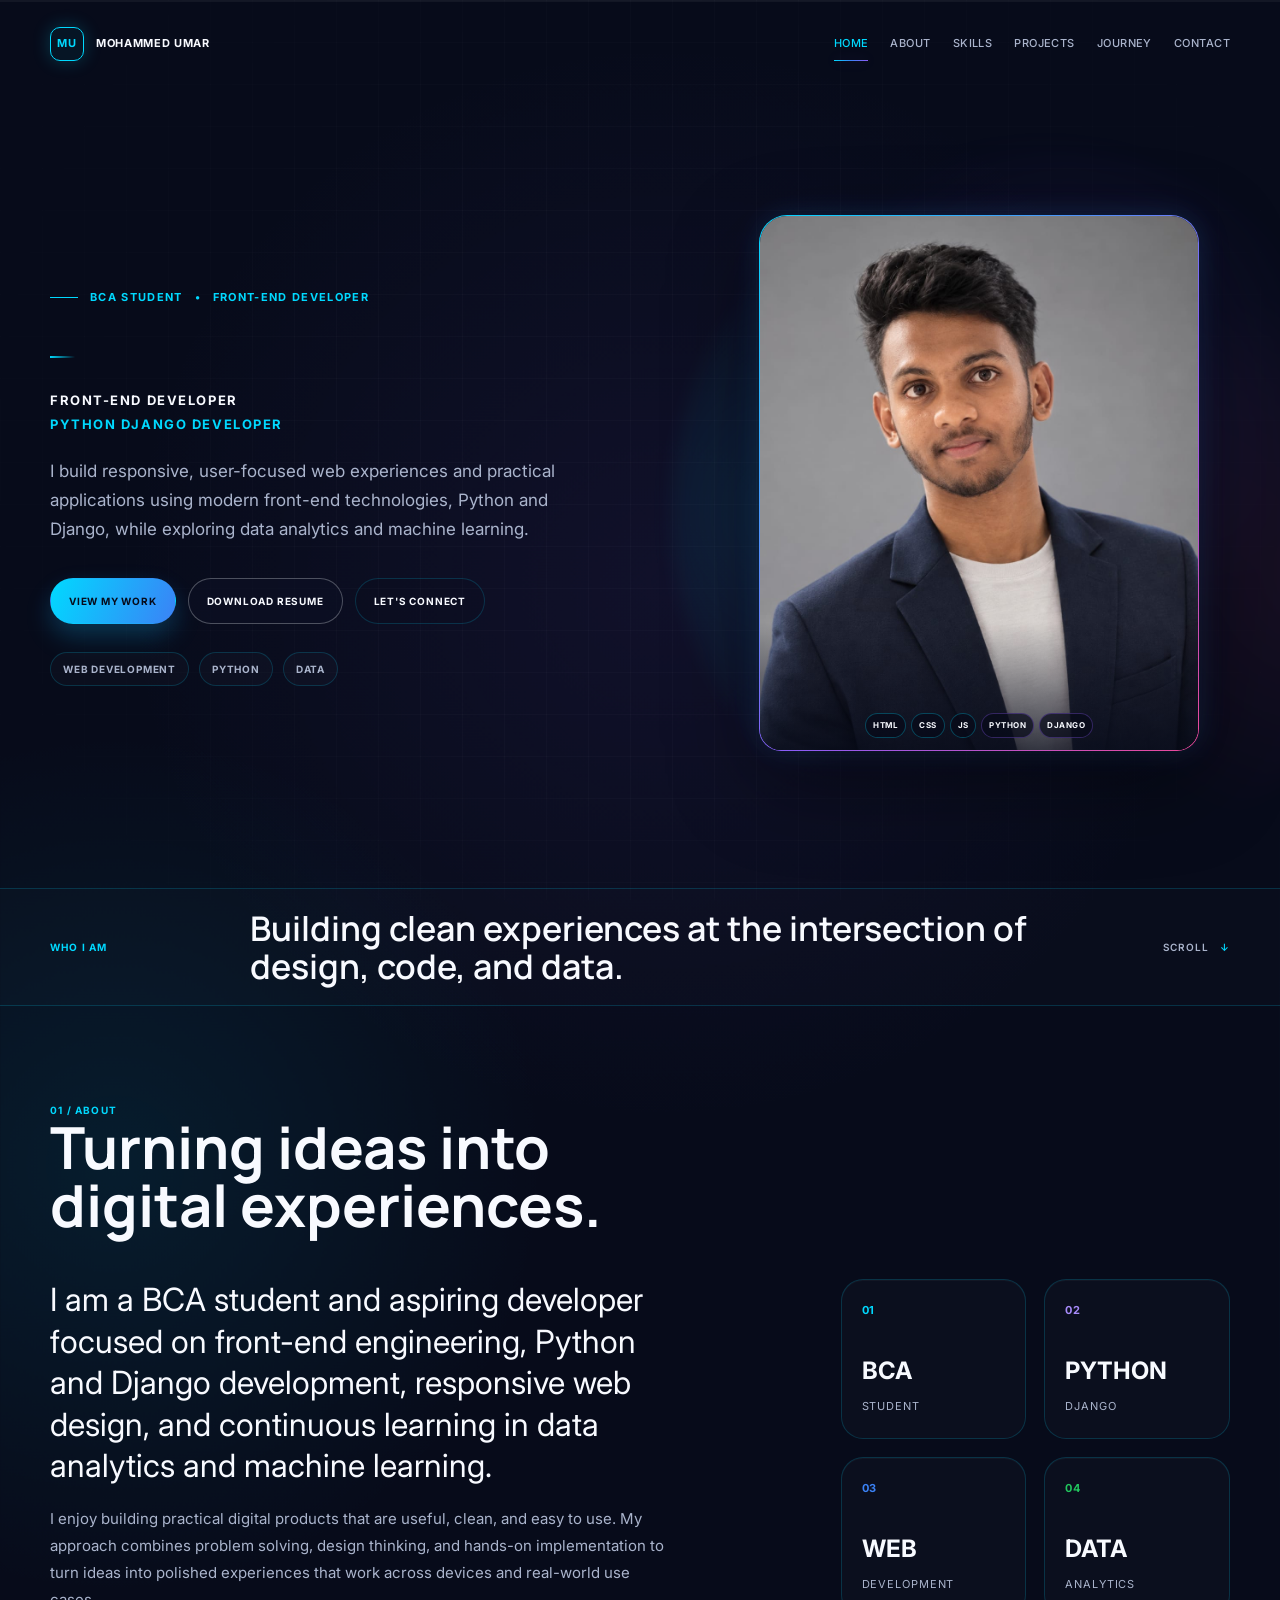
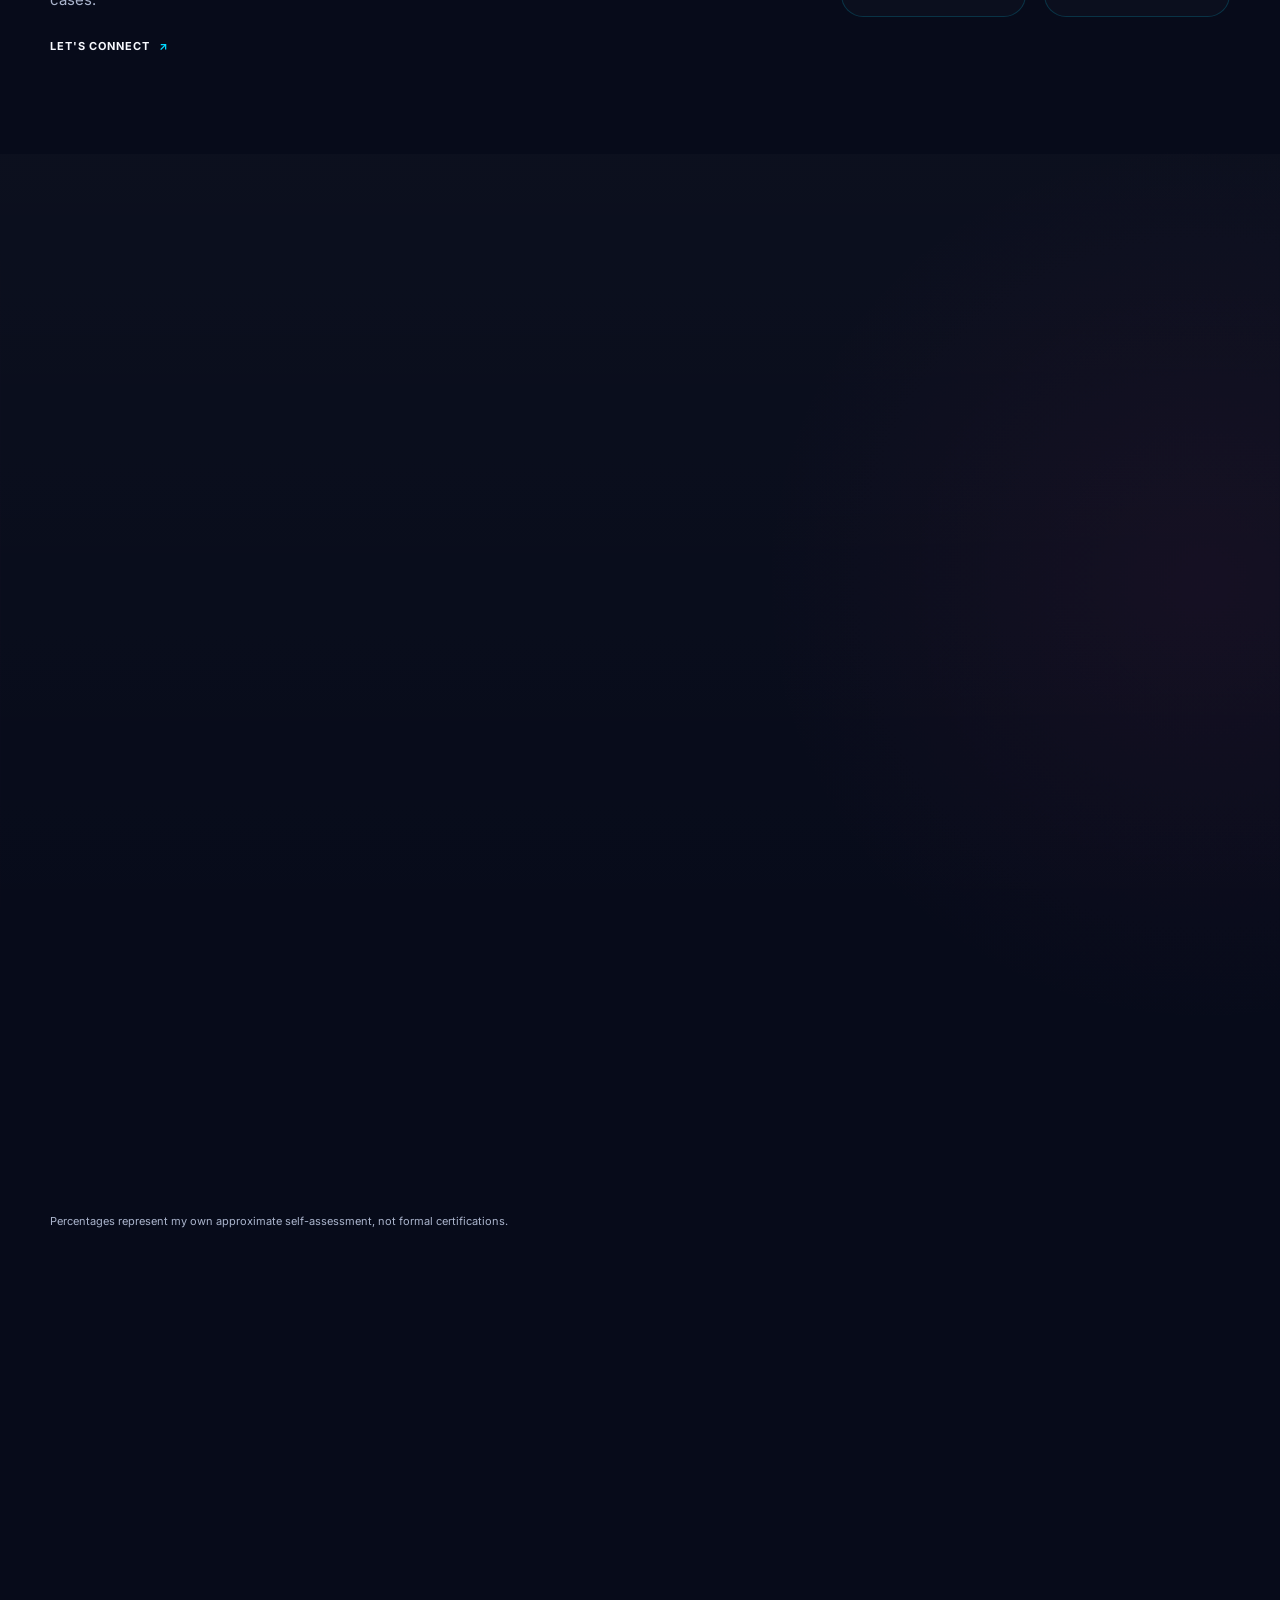
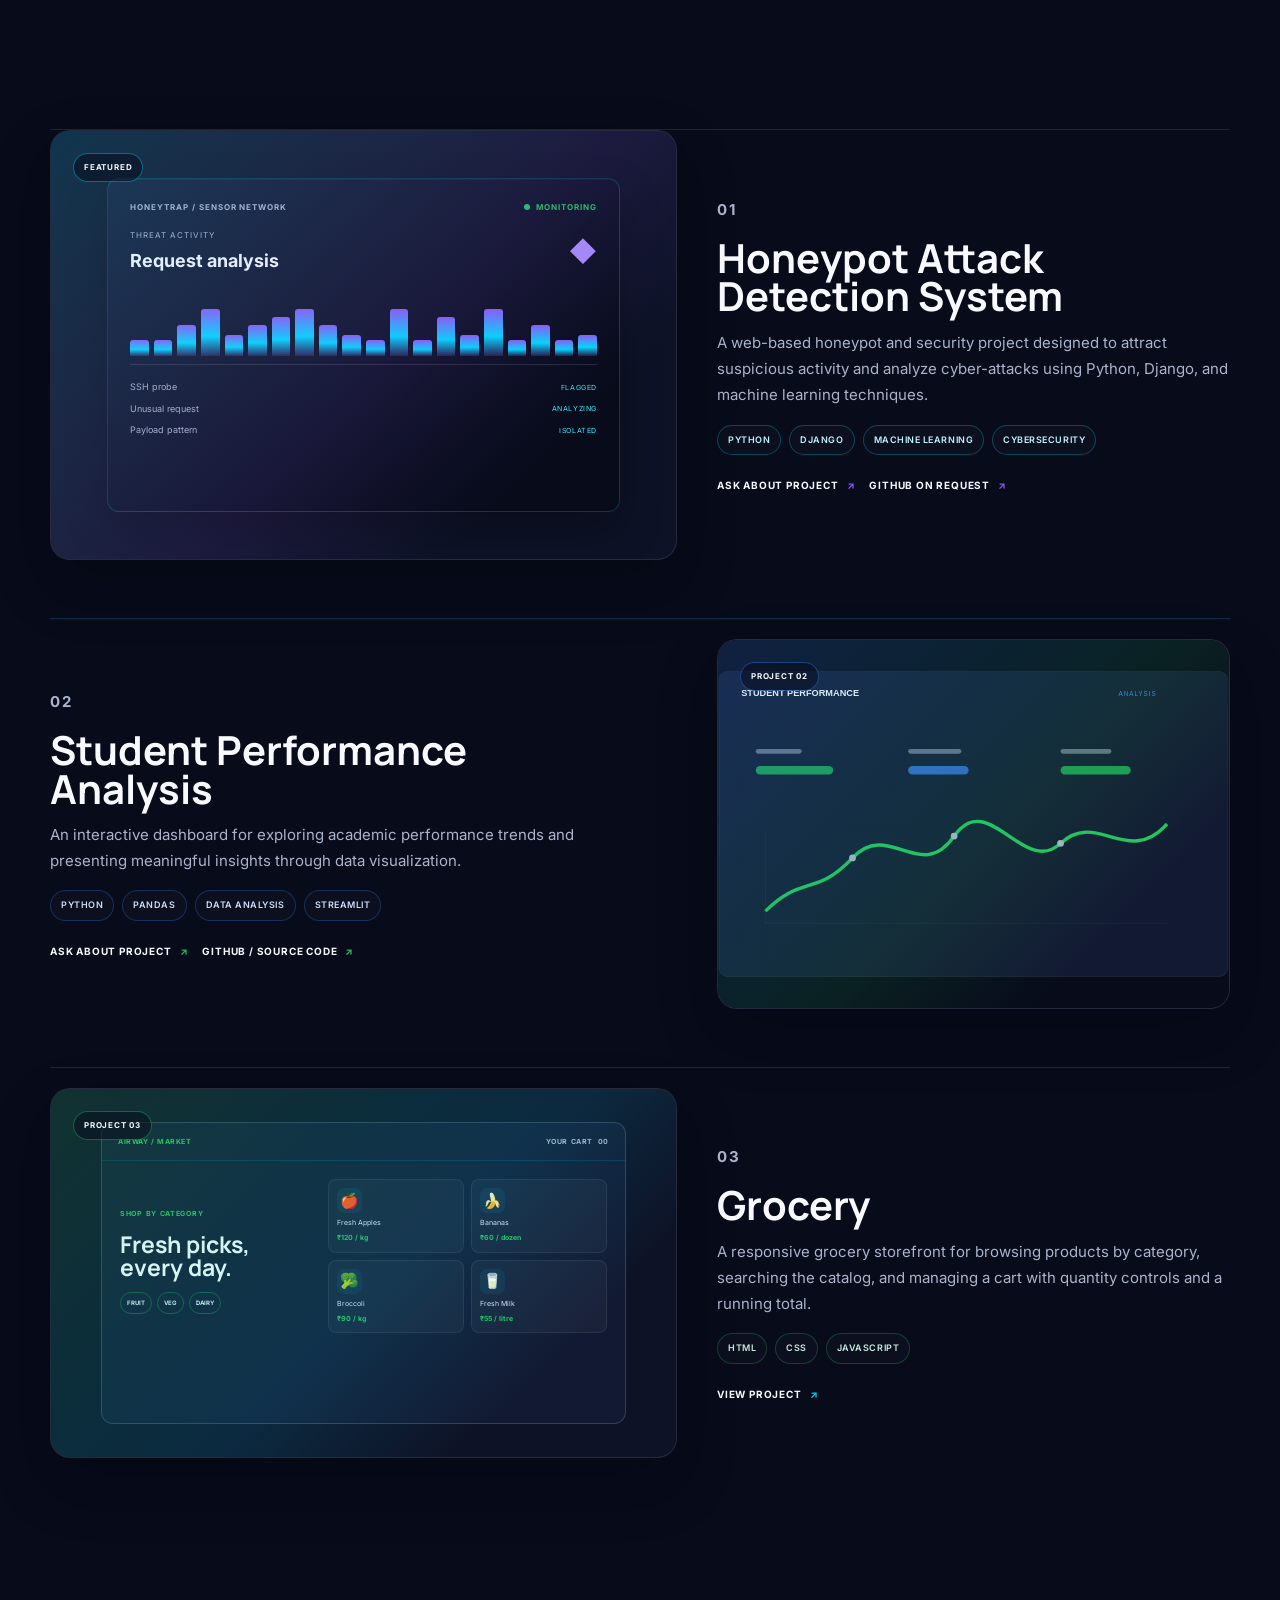
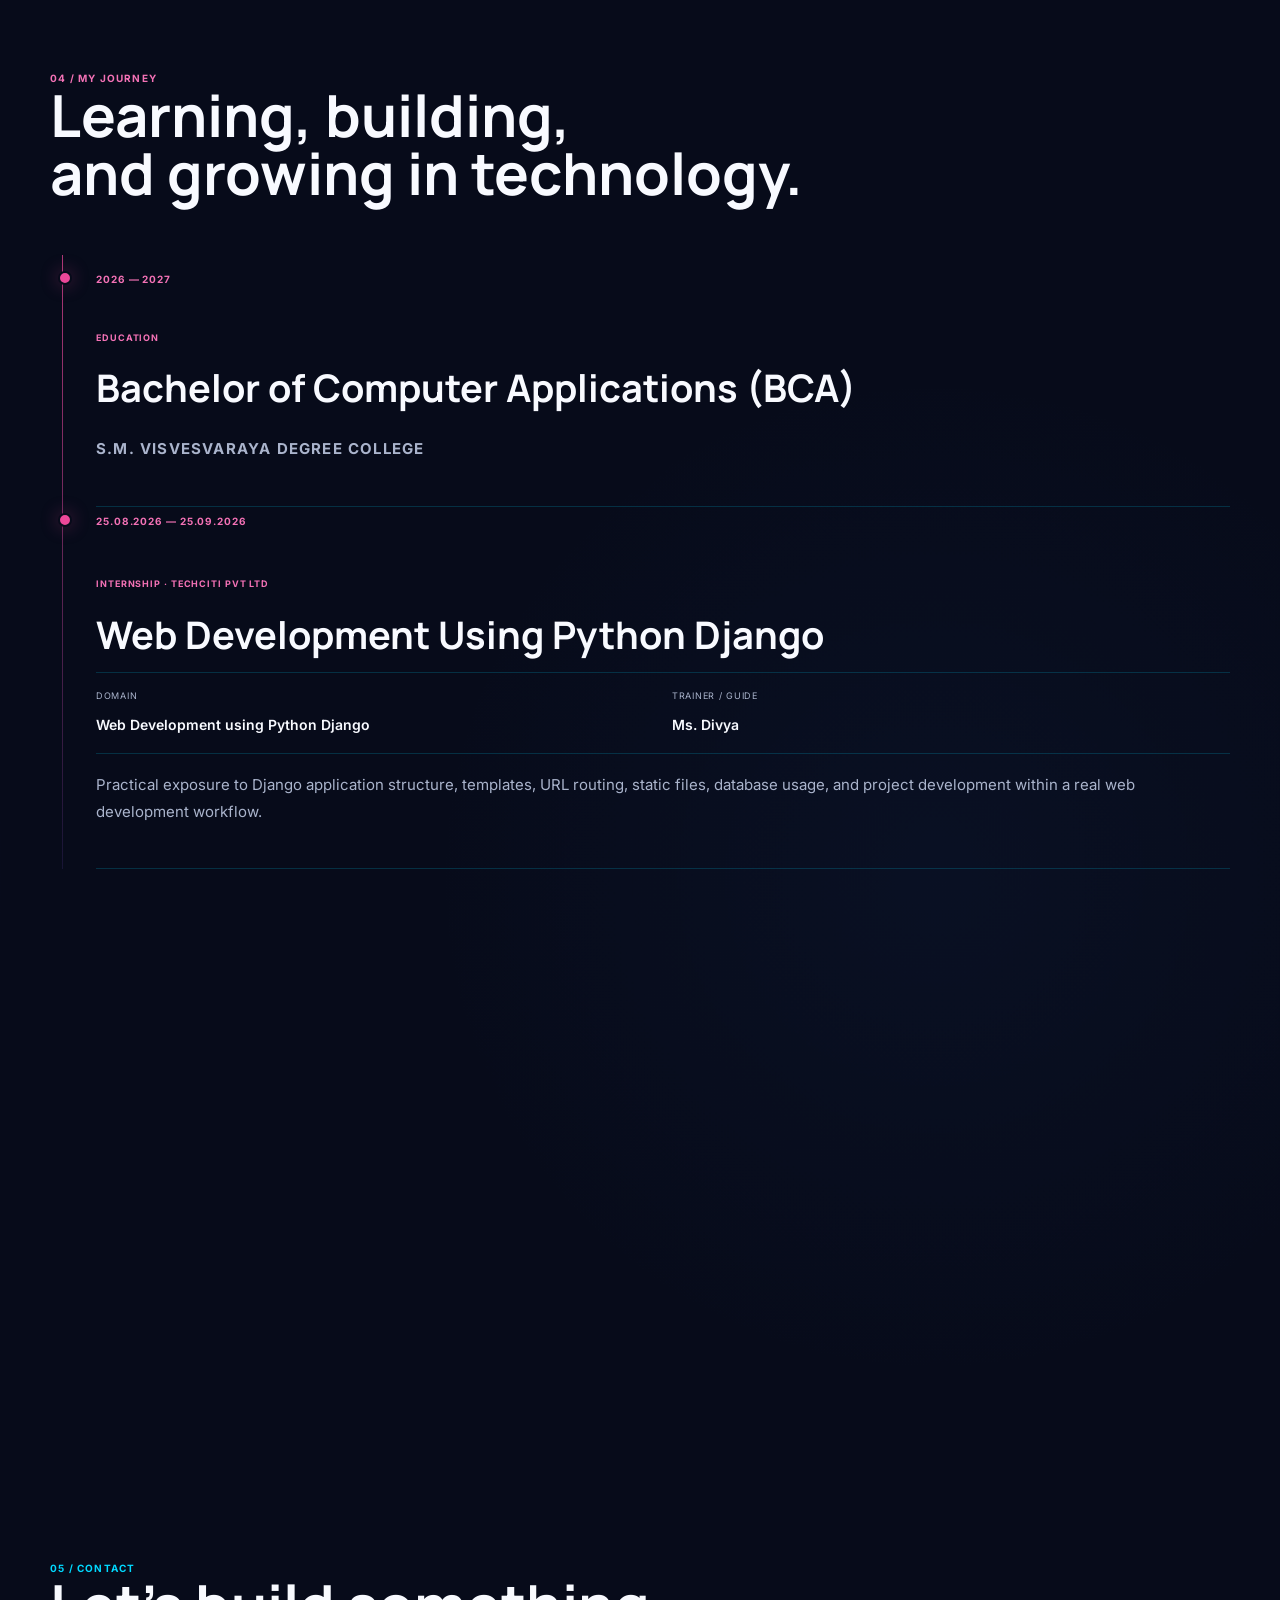
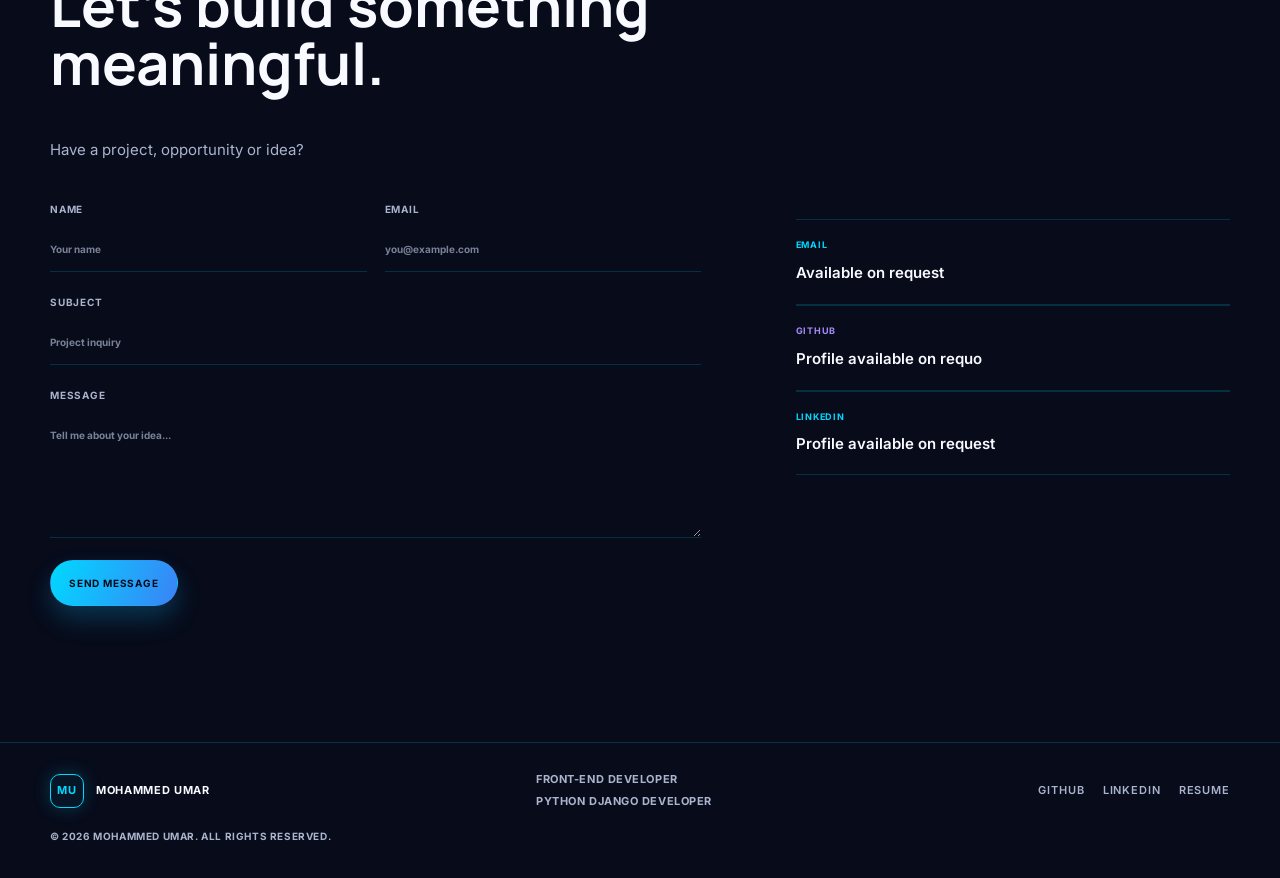
==== index.html @ 0e397740 "Initial portfolio upload" ====
﻿<!DOCTYPE html>
<html lang="en">
  <head>
    <meta charset="UTF-8" />
    <meta name="viewport" content="width=device-width, initial-scale=1.0" />
    <meta
      name="description"
      content="Mohammed Umar is a BCA student and Front-End Developer focused on Python Django, responsive web design, data analytics, and machine learning."
    />
    <meta name="author" content="Mohammed Umar" />
    <meta property="og:title" content="Mohammed Umar | Front-End & Python Django Developer" />
    <meta
      property="og:description"
      content="Portfolio of Mohammed Umar featuring web development, Django applications, data analytics, and machine learning projects."
    />
    <meta property="og:type" content="website" />
    <meta property="og:image" content="assets/og-preview.svg" />
    <title>Mohammed Umar | Front-End & Python Django Developer</title>
    <link rel="icon" type="image/svg+xml" href="assets/favicon.svg" />
    <link rel="preconnect" href="https://fonts.googleapis.com" />
    <link rel="preconnect" href="https://fonts.gstatic.com" crossorigin />
    <link
      href="https://fonts.googleapis.com/css2?family=Inter:wght@400;500;600;700;800&family=Manrope:wght@600;700;800&display=swap"
      rel="stylesheet"
    />
    <link rel="stylesheet" href="styles.css" />
    <script src="script.js" defer></script>
  </head>
  <body>
    <div class="scroll-progress" aria-hidden="true"><span></span></div>

    <header class="site-header">
      <div class="container nav-shell">
        <a class="brand" href="#home" aria-label="Mohammed Umar home">
          <span class="brand-mark">MU</span>
          <span class="brand-name">MOHAMMED UMAR</span>
        </a>

        <button
          class="menu-toggle"
          type="button"
          aria-expanded="false"
          aria-controls="site-nav"
          aria-label="Toggle navigation menu"
        >
          <span></span>
          <span></span>
          <span></span>
        </button>

        <nav class="site-nav" id="site-nav" aria-label="Primary navigation">
          <a class="nav-link is-active" href="#home">Home</a>
          <a class="nav-link" href="#about">About</a>
          <a class="nav-link" href="#skills">Skills</a>
          <a class="nav-link" href="#projects">Projects</a>
          <a class="nav-link" href="#journey">Journey</a>
          <a class="nav-link" href="#contact">Contact</a>
        </nav>
      </div>
    </header>

    <main>
      <section class="hero container" id="home" aria-labelledby="hero-title">
        <div class="hero-copy reveal">
          <p class="eyebrow"><span class="eyebrow-line"></span> BCA Student <span aria-hidden="true">•</span> Front-End Developer</p>
<h1 id="hero-title" class="text-reveal">
  <span id="name-line-1"></span>
  <span id="name-line-2"></span>
</h1>

          <p class="hero-role">
            FRONT-END DEVELOPER<br />
            <span>PYTHON DJANGO DEVELOPER</span>
          </p>

          <p class="hero-lede">
            I build responsive, user-focused web experiences and practical applications using modern
            front-end technologies, Python and Django, while exploring data analytics and machine learning.
          </p>

          <div class="hero-actions">
            <a class="button button-primary" href="#projects">View My Work</a>
            <a class="button button-secondary" href="assets/Mohammed-Umar-Resume.pdf" target="_blank" rel="noopener">Download Resume</a>
            <a class="button button-ghost" href="#contact">Let's Connect</a>
          </div>

          <div class="hero-badges" aria-label="Core focus areas">
            <span>WEB DEVELOPMENT</span>
            <span>PYTHON</span>
            <span>DATA</span>
          </div>
        </div>

        <div class="hero-visual reveal reveal-delay" aria-label="Profile image">
          <div class="hero-glow"></div>
          <div class="photo-card">
            <div class="portrait-frame">
              <img src="assets/Umar.jpg" alt="Mohammed Umar portrait" />
              <div class="photo-stack" aria-label="Technologies: HTML, CSS, JavaScript, Python, Django">
                <span>HTML</span>
                <span>CSS</span>
                <span>JS</span>
                <span>PYTHON</span>
                <span>DJANGO</span>
              </div>
            </div>
          </div>
        </div>
      </section>

      <section class="intro-band" aria-label="Summary highlights">
        <div class="container intro-grid">
          <p class="section-kicker">WHO I AM</p>
          <p class="intro-statement">Building clean experiences at the intersection of design, code, and data.</p>
          <div class="scroll-cue">Scroll <span>↓</span></div>
        </div>
      </section>

      <section class="about section container" id="about" aria-labelledby="about-title">
        <div class="section-heading reveal">
          <p class="section-kicker">01 / ABOUT</p>
          <h2 id="about-title">Turning ideas into<br />digital experiences.</h2>
        </div>

        <div class="about-grid">
          <div class="about-copy reveal">
            <p class="lead">
              I am a BCA student and aspiring developer focused on front-end engineering, Python and
              Django development, responsive web design, and continuous learning in data analytics and machine learning.
            </p>
            <p>
              I enjoy building practical digital products that are useful, clean, and easy to use. My
              approach combines problem solving, design thinking, and hands-on implementation to turn ideas into polished experiences that work across devices and real-world use cases.
            </p>
            <a class="inline-link" href="#contact">Let's connect <span>↗</span></a>
          </div>

          <div class="about-pills reveal reveal-delay" aria-label="Core focus areas">
            <article class="pill">
              <span>01</span>
              <strong>BCA</strong>
              <small>Student</small>
            </article>
            <article class="pill">
              <span>02</span>
              <strong>PYTHON</strong>
              <small>Django</small>
            </article>
            <article class="pill">
              <span>03</span>
              <strong>WEB</strong>
              <small>Development</small>
            </article>
            <article class="pill">
              <span>04</span>
              <strong>DATA</strong>
              <small>Analytics</small>
            </article>
          </div>
        </div>
      </section>

      <section class="skills section" id="skills" aria-labelledby="skills-title">
        <div class="container">
          <div class="section-heading reveal">
            <p class="section-kicker">02 / EXPERTISE</p>
            <h2 id="skills-title">Tools I use to<br />build and analyze.</h2>
          </div>

          <p class="skills-subtitle reveal">Self-assessed proficiency across the tools I use to build, analyze, and experiment.</p>

          <div class="skills-grid">
            <article class="skill-card reveal">
              <div class="skill-head">
                <span>01</span>
                <h3>Front-End</h3>
              </div>
              <ul class="skill-list">
                <li class="skill-item"><div class="skill-label"><span>HTML</span><span class="skill-value">90%</span></div><div class="skill-track"><span class="skill-fill" style="--skill-level: 90%" data-value="90" role="progressbar" aria-label="HTML self-assessment" aria-valuemin="0" aria-valuemax="100" aria-valuenow="90"></span></div></li>
                <li class="skill-item"><div class="skill-label"><span>CSS</span><span class="skill-value">85%</span></div><div class="skill-track"><span class="skill-fill" style="--skill-level: 85%" data-value="85" role="progressbar" aria-label="CSS self-assessment" aria-valuemin="0" aria-valuemax="100" aria-valuenow="85"></span></div></li>
                <li class="skill-item"><div class="skill-label"><span>JavaScript</span><span class="skill-value">75%</span></div><div class="skill-track"><span class="skill-fill" style="--skill-level: 75%" data-value="75" role="progressbar" aria-label="JavaScript self-assessment" aria-valuemin="0" aria-valuemax="100" aria-valuenow="75"></span></div></li>
              </ul>
            </article>

            <article class="skill-card reveal reveal-delay">
              <div class="skill-head">
                <span>02</span>
                <h3>Back-End</h3>
              </div>
              <ul class="skill-list">
                <li class="skill-item"><div class="skill-label"><span>Python</span><span class="skill-value">85%</span></div><div class="skill-track"><span class="skill-fill" style="--skill-level: 85%" data-value="85" role="progressbar" aria-label="Python self-assessment" aria-valuemin="0" aria-valuemax="100" aria-valuenow="85"></span></div></li>
                <li class="skill-item"><div class="skill-label"><span>Django</span><span class="skill-value">80%</span></div><div class="skill-track"><span class="skill-fill" style="--skill-level: 80%" data-value="80" role="progressbar" aria-label="Django self-assessment" aria-valuemin="0" aria-valuemax="100" aria-valuenow="80"></span></div></li>
              </ul>
            </article>

            <article class="skill-card reveal">
              <div class="skill-head">
                <span>03</span>
                <h3>Programming</h3>
              </div>
              <ul class="skill-list">
                <li class="skill-item"><div class="skill-label"><span>C</span><span class="skill-value">70%</span></div><div class="skill-track"><span class="skill-fill" style="--skill-level: 70%" data-value="70" role="progressbar" aria-label="C self-assessment" aria-valuemin="0" aria-valuemax="100" aria-valuenow="70"></span></div></li>
                <li class="skill-item"><div class="skill-label"><span>C++</span><span class="skill-value">70%</span></div><div class="skill-track"><span class="skill-fill" style="--skill-level: 70%" data-value="70" role="progressbar" aria-label="C plus plus self-assessment" aria-valuemin="0" aria-valuemax="100" aria-valuenow="70"></span></div></li>
                <li class="skill-item"><div class="skill-label"><span>Java</span><span class="skill-value">65%</span></div><div class="skill-track"><span class="skill-fill" style="--skill-level: 65%" data-value="65" role="progressbar" aria-label="Java self-assessment" aria-valuemin="0" aria-valuemax="100" aria-valuenow="65"></span></div></li>
                <li class="skill-item"><div class="skill-label"><span>R Programming</span><span class="skill-value">65%</span></div><div class="skill-track"><span class="skill-fill" style="--skill-level: 65%" data-value="65" role="progressbar" aria-label="R Programming self-assessment" aria-valuemin="0" aria-valuemax="100" aria-valuenow="65"></span></div></li>
              </ul>
            </article>

            <article class="skill-card reveal reveal-delay">
              <div class="skill-head">
                <span>04</span>
                <h3>Data &amp; ML</h3>
              </div>
              <ul class="skill-list">
                <li class="skill-item"><div class="skill-label"><span>Pandas</span><span class="skill-value">75%</span></div><div class="skill-track"><span class="skill-fill" style="--skill-level: 75%" data-value="75" role="progressbar" aria-label="Pandas self-assessment" aria-valuemin="0" aria-valuemax="100" aria-valuenow="75"></span></div></li>
                <li class="skill-item"><div class="skill-label"><span>NumPy</span><span class="skill-value">70%</span></div><div class="skill-track"><span class="skill-fill" style="--skill-level: 70%" data-value="70" role="progressbar" aria-label="NumPy self-assessment" aria-valuemin="0" aria-valuemax="100" aria-valuenow="70"></span></div></li>
                <li class="skill-item"><div class="skill-label"><span>Matplotlib</span><span class="skill-value">70%</span></div><div class="skill-track"><span class="skill-fill" style="--skill-level: 70%" data-value="70" role="progressbar" aria-label="Matplotlib self-assessment" aria-valuemin="0" aria-valuemax="100" aria-valuenow="70"></span></div></li>
                <li class="skill-item"><div class="skill-label"><span>Streamlit</span><span class="skill-value">75%</span></div><div class="skill-track"><span class="skill-fill" style="--skill-level: 75%" data-value="75" role="progressbar" aria-label="Streamlit self-assessment" aria-valuemin="0" aria-valuemax="100" aria-valuenow="75"></span></div></li>
                <li class="skill-item"><div class="skill-label"><span>Machine Learning</span><span class="skill-value">65%</span></div><div class="skill-track"><span class="skill-fill" style="--skill-level: 65%" data-value="65" role="progressbar" aria-label="Machine Learning self-assessment" aria-valuemin="0" aria-valuemax="100" aria-valuenow="65"></span></div></li>
              </ul>
            </article>

            <article class="skill-card skill-card-wide reveal">
              <div class="skill-head">
                <span>05</span>
                <h3>Tools</h3>
              </div>
              <ul class="tool-list">
                <li>Git</li>
                <li>GitHub</li>
                <li>VS Code</li>
                <li>Anaconda</li>
                <li>Jupyter Notebook</li>
              </ul>
            </article>
          </div>
          <p class="skills-note">Percentages represent my own approximate self-assessment, not formal certifications.</p>
        </div>
      </section>

      <section class="projects section container" id="projects" aria-labelledby="projects-title">
        <div class="section-heading reveal">
          <p class="section-kicker">03 / SELECTED WORK</p>
          <h2 id="projects-title">Projects that showcase<br />my development journey.</h2>
        </div>

        <p class="projects-subtitle reveal">A selection of projects I've built while exploring web development, Django, data analytics and machine learning.</p>

        <div class="project-filters reveal" aria-label="Project filters">
          <button class="filter-button is-active" type="button" data-filter="all" aria-pressed="true">All</button>
          <button class="filter-button" type="button" data-filter="web" aria-pressed="false">Web</button>
          <button class="filter-button" type="button" data-filter="python" aria-pressed="false">Python</button>
          <button class="filter-button" type="button" data-filter="data" aria-pressed="false">Data</button>
          <button class="filter-button" type="button" data-filter="machine-learning" aria-pressed="false">Machine Learning</button>
        </div>

        <div class="project-list">
          <article class="project-card featured reveal" data-category="python machine-learning web">
            <div class="project-visual visual-honeypot" aria-label="Honeypot Attack Detection System visual mockup">
              <span class="project-tag">FEATURED</span>
              <div class="security-preview" role="img" aria-label="Illustrative honeypot threat monitoring dashboard">
                <div class="security-topline"><span>HONEYTRAP / SENSOR NETWORK</span><span class="live-indicator">MONITORING</span></div>
                <div class="security-title"><div><small>THREAT ACTIVITY</small><strong>Request analysis</strong></div><span class="shield-mark" aria-hidden="true">&#9670;</span></div>
                <div class="security-chart" aria-hidden="true"><i></i><i></i><i></i><i></i><i></i><i></i><i></i><i></i><i></i><i></i><i></i><i></i><i></i><i></i><i></i><i></i><i></i><i></i><i></i><i></i></div>
                <div class="security-rows"><span>SSH probe <i>FLAGGED</i></span><span>Unusual request <i>ANALYZING</i></span><span>Payload pattern <i>ISOLATED</i></span></div>
              </div>
              <a class="project-overlay" href="#contact">ASK ABOUT PROJECT <span aria-hidden="true">&#8599;</span></a>
            </div>

            <div class="project-copy">
              <p class="project-number">01</p>
              <h3>Honeypot Attack Detection System</h3>
              <p>
                A web-based honeypot and security project designed to attract suspicious activity and analyze cyber-attacks using Python, Django, and machine learning techniques.
              </p>
              <div class="chip-list">
                <span>Python</span>
                <span>Django</span>
                <span>Machine Learning</span>
                <span>Cybersecurity</span>
              </div>
              <div class="project-links">
                <a href="#contact">Ask about project <span>↗</span></a>
                <a href="#contact">GitHub on request <span>↗</span></a>
              </div>
            </div>
          </article>

          <article class="project-card reveal" data-category="data python">
            <div class="project-visual visual-student" aria-label="Student performance dashboard visual mockup">
              <span class="project-tag">PROJECT 02</span>
              <img src="assets/student-demo.svg" alt="Student performance analysis dashboard preview" />
              <a class="project-overlay" href="#contact">VIEW PROJECT <span aria-hidden="true">&#8599;</span></a>
            </div>

            <div class="project-copy">
              <p class="project-number">02</p>
              <h3>Student Performance Analysis</h3>
              <p>
                An interactive dashboard for exploring academic performance trends and presenting meaningful insights through data visualization.
              </p>
              <div class="chip-list">
                <span>Python</span>
                <span>Pandas</span>
                <span>Data Analysis</span>
                <span>Streamlit</span>
              </div>
              <div class="project-links">
                <a href="#contact">Ask about project <span>↗</span></a>
                <a href="https://github.com/Umar-Sam123/Student-Performance-Analysis" target="_blank" rel="noopener noreferrer">GitHub / Source Code <span>↗</span></a>
              </div>
            </div>
          </article>

          <article class="project-card reveal" data-category="web">
            <div class="project-visual visual-grocery" aria-label="Grocery storefront visual preview">
              <span class="project-tag">PROJECT 03</span>
              <div class="grocery-preview" role="img" aria-label="Illustrative grocery storefront with product categories and prices">
                <div class="grocery-preview-bar"><span class="grocery-preview-brand">AIRWAY / MARKET</span><span>YOUR CART&nbsp; 00</span></div>
                <div class="grocery-preview-body">
                  <div class="grocery-preview-copy">
                    <small>SHOP BY CATEGORY</small>
                    <strong>Fresh picks,<br />every day.</strong>
                    <div class="grocery-category-row"><span>FRUIT</span><span>VEG</span><span>DAIRY</span></div>
                  </div>
                  <div class="grocery-product-grid" aria-hidden="true">
                    <div class="grocery-mini-product"><span class="grocery-product-icon">&#127822;</span><small>Fresh Apples</small><b>₹120 / kg</b></div>
                    <div class="grocery-mini-product"><span class="grocery-product-icon">&#127820;</span><small>Bananas</small><b>₹60 / dozen</b></div>
                    <div class="grocery-mini-product"><span class="grocery-product-icon">&#129382;</span><small>Broccoli</small><b>₹90 / kg</b></div>
                    <div class="grocery-mini-product"><span class="grocery-product-icon">&#129371;</span><small>Fresh Milk</small><b>₹55 / litre</b></div>
                  </div>
                </div>
              </div>
              <a class="project-overlay" href="./GROCERY/index.html" target="_blank" rel="noopener">VIEW PROJECT <span aria-hidden="true">&#8599;</span></a>
            </div>

            <div class="project-copy">
              <p class="project-number">03</p>
              <h3>Grocery</h3>
              <p>
                A responsive grocery storefront for browsing products by category, searching the catalog, and managing a cart with quantity controls and a running total.
              </p>
              <div class="chip-list">
                <span>HTML</span>
                <span>CSS</span>
                <span>JavaScript</span>
              </div>
              <div class="project-links">
                <a href="./GROCERY/index.html" target="_blank" rel="noopener">View project <span>↗</span></a>
              </div>
            </div>
          </article>
        </div>
      </section>

      <section class="journey section" id="journey" aria-labelledby="journey-title">
        <div class="container">
          <div class="section-heading reveal">
            <p class="section-kicker">04 / MY JOURNEY</p>
            <h2 id="journey-title">Learning, building,<br />and growing in technology.</h2>
          </div>

          <div class="timeline reveal">
            <div class="timeline-line" aria-hidden="true"></div>
            <article class="timeline-item">
              <div class="timeline-date">2026 — 2027</div>
              <div class="timeline-content">
                <span class="timeline-label">Education</span>
                <h3>Bachelor of Computer Applications (BCA)</h3>
                <p class="timeline-role">S.M. Visvesvaraya Degree College</p>
              </div>
            </article>

            <article class="timeline-item">
              <div class="timeline-date">25.08.2026 — 25.09.2026</div>
              <div class="timeline-content">
                <span class="timeline-label">Internship · TechCiti Pvt Ltd</span>
                <h3>Web Development Using Python Django</h3>
                <div class="timeline-meta">
                  <div><small>Domain</small><strong>Web Development using Python Django</strong></div>
                  <div><small>Trainer / Guide</small><strong>Ms. Divya</strong></div>
                </div>
                <p>Practical exposure to Django application structure, templates, URL routing, static files, database usage, and project development within a real web development workflow.</p>
              </div>
            </article>
          </div>

          <div class="journey-focus reveal reveal-delay">
            <p class="section-kicker">Currently exploring</p>
            <div class="focus-tags">
              <span>Advanced Python</span>
              <span>Django Development</span>
              <span>Data Analytics</span>
              <span>Machine Learning</span>
              <span>Modern Front-End Development</span>
            </div>
          </div>
        </div>
      </section>

      <section class="resume-cta" aria-labelledby="resume-title">
        <div class="container resume-inner reveal">
          <div>
            <p class="section-kicker">Resume</p>
            <h2 id="resume-title">LET'S BUILD<br />SOMETHING MEANINGFUL.</h2>
            <p>Interested in working together or discussing a project?</p>
          </div>
          <div class="cta-actions">
            <a class="button button-primary" href="assets/Mohammed-Umar-Resume.pdf" target="_blank" rel="noopener">Download Resume</a>
            <a class="button button-ghost" href="#contact">Contact Me</a>
          </div>
        </div>
      </section>

      <section class="contact section container" id="contact" aria-labelledby="contact-title">
        <div class="section-heading reveal">
          <p class="section-kicker">05 / CONTACT</p>
          <h2 id="contact-title">Let's build something<br />meaningful.</h2>
        </div>

        <p class="contact-intro reveal">Have a project, opportunity or idea?</p>

        <div class="contact-grid">
          <form class="contact-form reveal" aria-label="Contact form" action="https://formspree.io/f/xyezbbar" method="POST">
            <div class="form-row">
              <label>
                Name
                <input type="text" name="name" placeholder="Your name" required />
              </label>
              <label>
                Email
                <input type="email" name="email" placeholder="you@example.com" required />
              </label>
            </div>

            <label>
              Subject
              <input type="text" name="subject" placeholder="Project inquiry" required />
            </label>

            <label>
              Message
              <textarea name="message" rows="6" placeholder="Tell me about your idea..." required></textarea>
            </label>

            <button class="button button-primary" type="submit">Send Message</button>
            <p class="form-status" role="status" aria-live="polite"></p>
          </form>

          <aside class="contact-side reveal reveal-delay">
            <div class="contact-links">
              <a href="#contact">
                <span>Email</span>
                <strong>Available on request</strong>
              </a>
              <a href="#contact">
                <span>GitHub</span>
                <strong>Profile available on requo
              </a>
              <a href="#contact">
                <span>LinkedIn</span>
                <strong>Profile available on request</strong>
              </a>
            </div>
          </aside>
        </div>
      </section>
    </main>

    <footer class="site-footer">
      <div class="container footer-inner">
        <a class="brand" href="#home" aria-label="Mohammed Umar home">
          <span class="brand-mark">MU</span>
          <span class="brand-name">MOHAMMED UMAR</span>
        </a>

        <div class="footer-copy">
          <p>Front-End Developer</p>
          <p>Python Django Developer</p>
        </div>

        <div class="footer-links">
          <a href="#contact">GitHub</a>
          <a href="#contact">LinkedIn</a>
          <a href="assets/Mohammed-Umar-Resume.pdf" target="_blank" rel="noopener">Resume</a>
        </div>
      </div>

      <div class="container footer-meta">
        <p>© <span id="current-year">2026</span> Mohammed Umar. All rights reserved.</p>
      </div>
    </footer>
  </body>
</html>
---- styles.css ----
:root {
  --bg: #070B1A;
  --bg-soft: #0D1226;
  --panel: #121A33;
  --panel-strong: #0D1226;
  --ink: #F8FAFF;
  --ink-soft: #AAB4CC;
  --line: rgba(0, 217, 255, 0.18);
  --primary: #00D9FF;
  --primary-hover: #38E8FF;
  --primary-strong: #8B5CF6;
  --cyan: #00D9FF;
  --purple: #8B5CF6;
  --purple-soft: #A78BFA;
  --pink: #EC4899;
  --blue: #3B82F6;
  --green: #22C55E;
  --orange: #F59E0B;
  --glow: rgba(0, 217, 255, 0.20);
  --shadow: rgba(0, 0, 0, 0.42);
  --radius: 22px;
  --container: min(1180px, calc(100% - 72px));
}

* { box-sizing: border-box; }
html {
  scroll-behavior: smooth;
  background: var(--bg);
}

body {
  margin: 0;
  background:
    radial-gradient(circle at 9% 16%, rgba(0, 217, 255, 0.085), transparent 27rem),
    radial-gradient(circle at 52% 8%, rgba(139, 92, 246, 0.075), transparent 34rem),
    radial-gradient(circle at 94% 30%, rgba(236, 72, 153, 0.055), transparent 28rem),
    radial-gradient(circle at 73% 78%, rgba(59, 130, 246, 0.045), transparent 32rem),
    var(--bg);
  color: var(--ink);
  font-family: 'Inter', sans-serif;
  line-height: 1.6;
}

body::before {
  content: "";
  position: fixed;
  inset: 0;
  background-image:
    linear-gradient(rgba(255,255,255,0.02) 1px, transparent 1px),
    linear-gradient(90deg, rgba(255,255,255,0.02) 1px, transparent 1px);
  background-size: 42px 42px;
  pointer-events: none;
  mask-image: radial-gradient(circle at center, black 40%, transparent 100%);
}

img { max-width: 100%; display: block; }
a { color: inherit; text-decoration: none; }
button, input, textarea { font: inherit; }
button { cursor: pointer; }
:focus-visible { outline: 2px solid var(--primary); outline-offset: 4px; }

.container { width: var(--container); margin: 0 auto; }
main { overflow: clip; }

h1, h2, h3, blockquote { font-family: 'Manrope', sans-serif; letter-spacing: 0; }
p { margin-top: 0; }

.site-header {
  position: sticky;
  top: 0;
  z-index: 1000;
  width: 100%;
  transition: background 220ms ease, border-color 220ms ease, backdrop-filter 220ms ease;
}

.site-header.is-scrolled {
  border-bottom: 1px solid var(--line);
  background: rgba(7, 11, 26, 0.76);
  backdrop-filter: blur(18px);
}

.nav-shell {
  display: flex;
  align-items: center;
  justify-content: space-between;
  gap: 24px;
  min-height: 88px;
  padding: 10px 0;
}

.brand {
  display: inline-flex;
  align-items: center;
  gap: 12px;
  letter-spacing: 0.06em;
  text-transform: uppercase;
  font-size: 11px;
  font-weight: 700;
}

.brand-mark {
  display: grid;
  place-items: center;
  width: 34px;
  height: 34px;
  border-radius: 10px;
  border: 1px solid var(--primary);
  color: var(--primary);
  background: rgba(0, 217, 255, 0.05);
  box-shadow: 0 0 18px rgba(0, 217, 255, 0.22);
}

.site-nav {
  display: flex;
  align-items: center;
  gap: 22px;
  padding: 0;
  margin: 0;
}

.nav-link {
  position: relative;
  font-size: 11px;
  font-weight: 500;
  color: var(--ink-soft);
  letter-spacing: 0.04em;
  text-transform: uppercase;
  transition: color 220ms ease;
}

.nav-link::after {
  content: "";
  position: absolute;
  left: 0;
  bottom: -8px;
  width: 0;
  height: 1px;
  background: linear-gradient(90deg, var(--cyan), var(--blue), var(--purple));
  box-shadow: 0 0 12px rgba(139, 92, 246, 0.28);
  transition: width 220ms ease;
}

.nav-link:hover,
.nav-link.is-active { color: var(--cyan); }

.nav-link:hover { color: var(--ink); text-shadow: 0 0 14px rgba(139, 92, 246, 0.34); }

.nav-link:hover::after,
.nav-link.is-active::after { width: 100%; }

.button {
  display: inline-flex;
  align-items: center;
  justify-content: center;
  min-height: 46px;
  padding: 0 18px;
  border-radius: 999px;
  border: 1px solid var(--line);
  font-size: 10px;
  font-weight: 700;
  letter-spacing: 0.08em;
  text-transform: uppercase;
  transition: transform 220ms ease, border-color 220ms ease, background 220ms ease, box-shadow 220ms ease, color 220ms ease;
}

.button:hover { transform: translateY(-2px); }

.menu-toggle {
  display: none;
  width: 44px;
  height: 44px;
  border: 1px solid var(--line);
  border-radius: 12px;
  background: rgba(0,0,0,0.08);
}

.menu-toggle span {
  display: block;
  width: 20px;
  height: 2px;
  background: var(--ink);
  margin: 5px auto;
  transition: transform 220ms ease, opacity 220ms ease;
}

.hero {
  display: grid;
  grid-template-columns: minmax(0, 1.08fr) minmax(300px, 0.92fr);
  align-items: center;
  gap: clamp(46px, 7vw, 120px);
  min-height: calc(100vh - 100px);
  padding-top: 70px;
  padding-bottom: 80px;
  position: relative;
}

.hero::before {
  content: "";
  position: absolute;
  top: 7%;
  right: -15%;
  width: 46rem;
  height: 46rem;
  border-radius: 50%;
  background:
    radial-gradient(circle at 18% 50%, rgba(0, 217, 255, 0.11), transparent 38%),
    radial-gradient(circle at 54% 32%, rgba(139, 92, 246, 0.12), transparent 42%),
    radial-gradient(circle at 88% 58%, rgba(236, 72, 153, 0.08), transparent 36%);
  filter: blur(10px);
  animation: ambient-drift 24s ease-in-out infinite alternate;
  pointer-events: none;
}

.hero-copy { position: relative; z-index: 2; }

.eyebrow {
  display: inline-flex;
  align-items: center;
  gap: 12px;
  margin: 0 0 32px;
  color: var(--primary);
  font-size: 11px;
  font-weight: 700;
  letter-spacing: 0.12em;
  text-transform: uppercase;
}

.eyebrow-line {
  display: inline-block;
  width: 28px;
  height: 1px;
  background: var(--primary);
}

.hero h1 {
  position: relative;
  width: fit-content;
  margin: 0 0 30px;
  font-size: 94px;
  line-height: 0.9;
  letter-spacing: 0;
}

.hero h1::after {
  content: "";
  display: block;
  width: 42px;
  height: 2px;
  margin-top: 17px;
  background: linear-gradient(90deg, var(--cyan), transparent);
  transform: scaleX(0.6);
  transform-origin: left;
  transition: transform 420ms ease 500ms;
}

.hero-copy.is-visible .hero h1::after { transform: scaleX(1); }

.hero-name-line {
  display: block;
  background: linear-gradient(105deg, var(--cyan), var(--blue), var(--purple));
  background-size: 180% 100%;
  -webkit-background-clip: text;
  background-clip: text;
  color: transparent;
  animation: title-gradient 14s ease-in-out infinite alternate;
}

.hero-letter { display: inline-block; }

.hero-role {
  margin-bottom: 20px;
  color: var(--ink);
  font-size: 13px;
  font-weight: 700;
  letter-spacing: 0.12em;
  text-transform: uppercase;
  line-height: 1.9;
}

.hero-role span { color: var(--primary); }

.hero-lede {
  max-width: 540px;
  margin-bottom: 34px;
  color: var(--ink-soft);
  font-size: 17px;
  line-height: 1.7;
}

.hero-actions {
  display: flex;
  align-items: center;
  flex-wrap: wrap;
  gap: 12px;
  margin-bottom: 28px;
}

.button-primary {
  background: linear-gradient(112deg, var(--cyan), var(--blue));
  border-color: transparent;
  color: #070B1A;
  box-shadow: 0 14px 28px rgba(0, 217, 255, 0.15), 0 8px 24px rgba(59, 130, 246, 0.12);
}

.button-primary:hover {
  background: linear-gradient(112deg, var(--primary-hover), var(--blue));
  color: #070B1A;
  border-color: transparent;
  box-shadow: 0 0 0 1px rgba(0, 217, 255, 0.5), 0 16px 32px rgba(59, 130, 246, 0.2);
}

.button-secondary {
  background: rgba(13, 18, 38, 0.55);
  border-color: rgba(248, 250, 255, 0.28);
  color: var(--ink);
}

.button-secondary:hover {
  border-color: var(--purple);
  color: var(--ink);
  box-shadow: 0 0 22px rgba(139, 92, 246, 0.2);
}

.button-ghost {
  background: rgba(0,0,0,0.04);
  color: var(--ink);
}

.button-ghost:hover {
  border-color: var(--purple);
  color: var(--purple-soft);
  box-shadow: 0 0 20px rgba(139, 92, 246, 0.18);
}

.hero-badges {
  display: flex;
  flex-wrap: wrap;
  gap: 10px;
}

.hero-badges span {
  display: inline-flex;
  align-items: center;
  justify-content: center;
  padding: 8px 12px;
  border: 1px solid var(--line);
  border-radius: 999px;
  background: rgba(255,255,255,0.02);
  color: var(--ink-soft);
  font-size: 10px;
  font-weight: 700;
  letter-spacing: 0.08em;
  text-transform: uppercase;
}

.hero-visual {
  position: relative;
  display: flex;
  justify-content: center;
  align-items: center;
}

.hero-glow {
  position: absolute;
  inset: 8% 10% 14% 10%;
  border-radius: 26px;
  background:
    radial-gradient(circle at 28% 48%, rgba(0, 217, 255, 0.18), transparent 46%),
    radial-gradient(circle at 70% 55%, rgba(139, 92, 246, 0.17), transparent 48%),
    radial-gradient(circle at 82% 20%, rgba(236, 72, 153, 0.09), transparent 40%);
  filter: blur(14px);
  animation: photo-glow 9s ease-in-out infinite alternate;
}

.photo-card {
  position: relative;
  width: min(100%, 440px);
  transform: translateY(var(--scroll-offset, 0px));
}

.portrait-frame {
  position: relative;
  overflow: hidden;
  width: 100%;
  aspect-ratio: 0.82;
  border: 1px solid transparent;
  border-radius: 28px 28px 22px 22px;
  background: linear-gradient(#0D1226, #0D1226) padding-box, linear-gradient(135deg, var(--cyan), var(--purple) 58%, var(--pink)) border-box;
  box-shadow: 0 30px 90px rgba(0, 0, 0, 0.42), 0 0 28px rgba(0, 217, 255, 0.1), 0 0 36px rgba(139, 92, 246, 0.1);
}

.portrait-frame::after {
  content: "";
  position: absolute;
  inset: auto 0 0;
  height: 24%;
  background: linear-gradient(transparent, rgba(7, 11, 26, 0.78));
  pointer-events: none;
}

.portrait-frame img {
  width: 100%;
  height: 100%;
  object-fit: cover;
  object-position: center 18%;
  filter: none;
}

.photo-stack {
  position: absolute;
  z-index: 2;
  right: 12px;
  bottom: 12px;
  left: 12px;
  display: flex;
  flex-wrap: wrap;
  justify-content: center;
  gap: 5px;
  animation: label-drift 6s ease-in-out infinite;
}

.photo-stack span {
  padding: 5px 7px;
  border: 1px solid rgba(248, 250, 255, 0.16);
  border-radius: 999px;
  background: rgba(7, 11, 26, 0.72);
  color: var(--ink);
  font-size: 8px;
  font-weight: 700;
  letter-spacing: 0.06em;
}

.photo-stack span:nth-child(1),
.photo-stack span:nth-child(2),
.photo-stack span:nth-child(3) { border-color: rgba(0, 217, 255, 0.28); }

.photo-stack span:nth-child(4),
.photo-stack span:nth-child(5) { border-color: rgba(139, 92, 246, 0.32); }

.intro-band {
  position: relative;
  border-top: 1px solid var(--line);
  border-bottom: 1px solid var(--line);
  background: rgba(255,255,255,0.01);
}

.intro-grid {
  display: grid;
  grid-template-columns: 160px minmax(0, 1fr) 120px;
  gap: 40px;
  align-items: center;
  min-height: 116px;
}

.section-kicker {
  margin: 0;
  color: var(--primary);
  font-size: 10px;
  font-weight: 700;
  letter-spacing: 0.12em;
  text-transform: uppercase;
}

.about .section-kicker,
.contact .section-kicker { color: var(--cyan); }

.skills .section-kicker,
.resume-cta .section-kicker { color: var(--purple-soft); }

.projects .section-kicker { color: #60A5FA; }
.journey .section-kicker { color: #F472B6; }
.journey-focus .section-kicker { color: var(--orange); }

.intro-statement {
  margin: 0;
  font-family: 'Manrope', sans-serif;
  font-size: 34px;
  font-weight: 600;
  letter-spacing: 0;
  line-height: 1.12;
}

.scroll-cue {
  justify-self: end;
  color: var(--ink-soft);
  font-size: 10px;
  font-weight: 600;
  letter-spacing: 0.08em;
  text-transform: uppercase;
}

.scroll-cue span {
  margin-left: 8px;
  color: var(--primary);
}

.section {
  padding-top: 96px;
  padding-bottom: 96px;
}

.section-heading { margin-bottom: 45px; }

.section-heading h2 {
  margin: 0;
  max-width: 900px;
  font-size: 58px;
  line-height: 1;
  letter-spacing: 0;
}

.about-grid {
  display: grid;
  grid-template-columns: minmax(0, 1.25fr) minmax(260px, 0.75fr);
  gap: 12%;
  align-items: start;
}

.about-copy { max-width: 620px; }

.lead {
  margin-bottom: 18px;
  color: var(--ink);
  font-size: 32px;
  line-height: 1.3;
  letter-spacing: 0;
}

.about-copy p:last-of-type {
  color: var(--ink-soft);
  font-size: 15px;
  line-height: 1.8;
}

.inline-link {
  display: inline-flex;
  align-items: center;
  gap: 10px;
  margin-top: 10px;
  color: var(--ink);
  font-size: 11px;
  font-weight: 700;
  letter-spacing: 0.08em;
  text-transform: uppercase;
}

.inline-link span { color: var(--primary); }

.about-pills {
  display: grid;
  grid-template-columns: repeat(2, minmax(140px, 1fr));
  gap: 18px;
}

.pill {
  display: flex;
  flex-direction: column;
  gap: 8px;
  min-height: 160px;
  padding: 22px 20px;
  border: 1px solid var(--line);
  border-radius: var(--radius);
  background: rgba(255,255,255,0.02);
  box-shadow: inset 0 1px 0 rgba(255,255,255,0.03);
  transition: transform 220ms ease, border-color 220ms ease, box-shadow 220ms ease;
}

.pill:hover {
  transform: translateY(-6px);
  border-color: rgba(0, 217, 255, 0.5);
  box-shadow: 0 20px 36px rgba(0,0,0,0.18);
}

.pill span {
  color: var(--primary);
  font-size: 11px;
  font-weight: 700;
  letter-spacing: 0.08em;
  text-transform: uppercase;
}

.pill strong {
  margin-top: auto;
  font-size: 24px;
  letter-spacing: 0;
}

.pill small {
  color: var(--ink-soft);
  font-size: 11px;
  letter-spacing: 0.08em;
  text-transform: uppercase;
}

.pill:nth-child(1) span { color: var(--cyan); }
.pill:nth-child(2) span { color: var(--purple-soft); }
.pill:nth-child(3) span { color: var(--blue); }
.pill:nth-child(4) span { color: var(--green); }

.skills {
  background: linear-gradient(180deg, rgba(255,255,255,0.018), transparent 70%);
}

.skills-subtitle,
.projects-subtitle,
.contact-intro {
  margin: 0 0 38px;
  color: var(--ink-soft);
  font-size: 15px;
  line-height: 1.7;
}

.skills-grid {
  display: grid;
  grid-template-columns: repeat(2, minmax(0, 1fr));
  gap: 18px;
}

.skill-card {
  padding: 24px 22px 18px;
  border: 1px solid var(--line);
  border-radius: var(--radius);
  background: rgba(18, 26, 51, 0.42);
  box-shadow: inset 0 1px 0 rgba(255,255,255,0.02);
  transition: transform 220ms ease, border-color 220ms ease, box-shadow 220ms ease, background 220ms ease;
}

.skill-card:hover {
  transform: translateY(-6px);
  border-color: color-mix(in srgb, var(--skill-start) 56%, transparent);
  box-shadow: 0 22px 42px rgba(0,0,0,0.18), 0 0 24px color-mix(in srgb, var(--skill-start) 15%, transparent);
  background: rgba(18, 26, 51, 0.8);
}

.skill-card-wide { grid-column: 1 / -1; }

.skill-card:nth-child(1) { --skill-start: var(--cyan); --skill-end: var(--blue); }
.skill-card:nth-child(2) { --skill-start: var(--blue); --skill-end: var(--purple); }
.skill-card:nth-child(3) { --skill-start: var(--blue); --skill-end: var(--purple); }
.skill-card:nth-child(4) { --skill-start: var(--green); --skill-end: var(--cyan); }
.skill-card:nth-child(5) { --skill-start: var(--orange); --skill-end: var(--pink); }

.skill-card:nth-child(1) .skill-head span,
.skill-card:nth-child(1) .skill-value { color: var(--cyan); }
.skill-card:nth-child(2) .skill-head span,
.skill-card:nth-child(2) .skill-value { color: var(--purple-soft); }
.skill-card:nth-child(3) .skill-head span,
.skill-card:nth-child(3) .skill-value { color: var(--blue); }
.skill-card:nth-child(4) .skill-head span,
.skill-card:nth-child(4) .skill-value { color: var(--green); }
.skill-card:nth-child(5) .skill-head span { color: var(--orange); }

.skill-head {
  display: flex;
  align-items: baseline;
  justify-content: space-between;
  gap: 12px;
  margin-bottom: 18px;
}

.skill-head span {
  color: var(--primary);
  font-size: 10px;
  font-weight: 700;
  letter-spacing: 0.08em;
  text-transform: uppercase;
}

.skill-head h3 {
  margin: 0;
  font-size: 24px;
  letter-spacing: 0;
}

.skill-card ul {
  display: flex;
  flex-wrap: wrap;
  gap: 10px;
  padding: 0;
  margin: 0;
  list-style: none;
}

.skill-card .skill-list {
  display: grid;
  gap: 15px;
}

.skill-card .skill-item {
  display: grid;
  gap: 6px;
  padding: 0;
  border: 0;
  background: none;
  color: var(--ink);
  list-style: none;
  text-transform: none;
}

.skill-label {
  display: flex;
  align-items: center;
  justify-content: space-between;
  gap: 12px;
  font-size: 12px;
  font-weight: 600;
}

.skill-value {
  min-width: 34px;
  color: var(--primary);
  font-variant-numeric: tabular-nums;
  text-align: right;
}

.skill-track {
  height: 5px;
  overflow: hidden;
  border-radius: 999px;
  background: rgba(248, 250, 255, 0.1);
}

.skill-fill {
  display: block;
  width: var(--skill-level);
  height: 100%;
  border-radius: inherit;
  background: linear-gradient(90deg, var(--skill-start, var(--cyan)), var(--skill-end, var(--blue)));
  box-shadow: 0 0 12px color-mix(in srgb, var(--skill-start, var(--cyan)) 25%, transparent);
  transition: width 1.25s cubic-bezier(0.2, 0.75, 0.25, 1);
}

.has-js .skill-fill { width: 0; }

.skill-card:nth-child(4) .skill-item:last-child .skill-fill { background: linear-gradient(90deg, var(--purple), var(--pink)); }
.skill-card:nth-child(4) .skill-item:last-child .skill-value { color: #F472B6; }

.tool-list li {
  display: inline-flex;
  align-items: center;
  padding: 8px 10px;
  border: 1px solid rgba(245, 158, 11, 0.24);
  border-radius: 999px;
  background: rgba(255,255,255,0.02);
  color: #FBBF24;
  font-size: 10px;
  font-weight: 600;
  letter-spacing: 0.06em;
  text-transform: uppercase;
}

.skills-note {
  margin: 20px 0 0;
  color: var(--ink-soft);
  font-size: 11px;
}

.project-filters {
  display: flex;
  flex-wrap: wrap;
  gap: 12px;
  margin: 0 0 28px;
}

.filter-button {
  min-height: 38px;
  padding: 0 16px;
  border: 1px solid var(--line);
  border-radius: 999px;
  background: transparent;
  color: var(--ink-soft);
  font-size: 10px;
  font-weight: 700;
  letter-spacing: 0.08em;
  text-transform: uppercase;
  transition: border-color 220ms ease, color 220ms ease, background 220ms ease, transform 220ms ease;
}

.filter-button.is-active,
.filter-button:hover {
  border-color: var(--primary);
  color: var(--primary);
  background: rgba(0, 217, 255, 0.06);
}

.project-list {
  display: grid;
  gap: 38px;
}

.project-card {
  display: grid;
  grid-template-columns: minmax(0, 1.1fr) minmax(0, 0.9fr);
  align-items: center;
  gap: 40px;
  padding: 20px 0;
  border-top: 1px solid var(--line);
  opacity: 1;
  transform: translateY(0);
  transition: opacity 280ms ease, transform 280ms ease, filter 280ms ease, border-color 280ms ease;
}

.project-card.is-hidden { display: none; }
.project-card:hover { transform: translateY(-4px); }
.project-card.featured { padding-top: 0; }
.project-card.featured .project-visual { min-height: 430px; }

.project-card:nth-child(1) { --project-start: var(--cyan); --project-end: var(--purple); }
.project-card:nth-child(2) { --project-start: var(--blue); --project-end: var(--green); }
.project-card:nth-child(3) { --project-start: var(--green); --project-end: var(--cyan); }
.project-card:nth-child(4) { --project-start: var(--purple); --project-end: var(--pink); }

.project-card:nth-child(even) .project-visual { order: 2; }

.project-visual {
  position: relative;
  width: 100%;
  min-height: 370px;
  border-radius: 20px;
  border: 1px solid rgba(248, 250, 255, 0.1);
  overflow: hidden;
  background: linear-gradient(135deg, rgba(18,26,51,0.7), rgba(13,18,38,0.9));
  box-shadow: 0 25px 60px rgba(0,0,0,0.24);
}

.project-card:hover .project-visual {
  border-color: color-mix(in srgb, var(--project-start) 62%, transparent);
  box-shadow: 0 28px 64px rgba(0,0,0,0.3), 0 0 30px color-mix(in srgb, var(--project-start) 18%, transparent);
}

.project-visual::after {
  content: "";
  position: absolute;
  inset: 0;
  background: linear-gradient(135deg, color-mix(in srgb, var(--project-start) 18%, transparent), color-mix(in srgb, var(--project-end) 12%, transparent) 54%, transparent 78%);
  pointer-events: none;
}

.project-visual > img {
  position: absolute;
  inset: 0;
  width: 100%;
  height: 100%;
  object-fit: cover;
  transition: transform 500ms ease;
}

.project-card:hover .project-visual > img { transform: scale(1.025); }
.project-card.reveal .project-visual > img { transform: scale(1.04); }
.project-card.reveal.is-visible .project-visual > img { transform: scale(1); }
.project-card.reveal.is-visible:hover .project-visual > img { transform: scale(1.025); }

.project-visual::before {
  content: "";
  position: absolute;
  z-index: 2;
  inset: 0;
  background: linear-gradient(180deg, rgba(7, 11, 26, 0.04) 35%, rgba(7, 11, 26, 0.76));
  opacity: 0;
  transition: opacity 300ms ease;
  pointer-events: none;
}

.project-card:hover .project-visual::before,
.project-card:focus-within .project-visual::before { opacity: 1; }

.project-overlay {
  position: absolute;
  z-index: 3;
  right: 22px;
  bottom: 20px;
  display: inline-flex;
  align-items: center;
  gap: 9px;
  color: var(--ink);
  font-size: 10px;
  font-weight: 700;
  letter-spacing: 0.08em;
  opacity: 0;
  transform: translateY(6px);
  transition: opacity 220ms ease, transform 220ms ease;
}

.project-overlay span { color: var(--project-end); font-size: 16px; transition: transform 220ms ease; }

.project-overlay:hover span,
.project-links a:hover span { transform: translate(3px, -2px); }

.project-card:hover .project-overlay,
.project-card:focus-within .project-overlay {
  opacity: 1;
  transform: translateY(0);
}

.project-tag {
  position: absolute;
  top: 22px;
  left: 22px;
  z-index: 2;
  display: inline-flex;
  align-items: center;
  padding: 7px 10px;
  border: 1px solid color-mix(in srgb, var(--project-start) 42%, transparent);
  border-radius: 999px;
  background: rgba(7,11,26,0.52);
  color: var(--ink);
  font-size: 8px;
  font-weight: 700;
  letter-spacing: 0.1em;
  text-transform: uppercase;
}

.project-copy {
  display: flex;
  flex-direction: column;
  justify-content: center;
  max-width: 530px;
}

.project-number {
  margin: 0 0 14px;
  color: var(--project-start);
  font-size: 10px;
  font-weight: 700;
  letter-spacing: 0.12em;
  text-transform: uppercase;
}

.project-copy h3 {
  margin: 0 0 14px;
  font-size: 40px;
  line-height: 0.96;
  letter-spacing: 0;
}

.project-copy p {
  margin: 0 0 16px;
  color: var(--ink-soft);
  font-size: 15px;
  line-height: 1.75;
}

.chip-list {
  display: flex;
  flex-wrap: wrap;
  gap: 8px;
  margin: 0 0 22px;
}

.chip-list span {
  display: inline-flex;
  align-items: center;
  padding: 7px 10px;
  border: 1px solid color-mix(in srgb, var(--project-start) 28%, transparent);
  border-radius: 999px;
  background: rgba(255,255,255,0.02);
  color: color-mix(in srgb, var(--ink) 78%, var(--project-start));
  font-size: 9px;
  font-weight: 600;
  letter-spacing: 0.06em;
  text-transform: uppercase;
}

.project-links {
  display: flex;
  flex-wrap: wrap;
  gap: 14px;
}

.project-links a {
  display: inline-flex;
  align-items: center;
  gap: 8px;
  color: var(--ink);
  font-size: 10px;
  font-weight: 700;
  letter-spacing: 0.08em;
  text-transform: uppercase;
}

.project-links a span { color: var(--primary); }
.project-links a span { color: var(--project-end); transition: transform 220ms ease; }

.visual-honeypot { background: #0D1226; }
.security-preview {
  position: absolute;
  inset: 11% 9%;
  display: flex;
  flex-direction: column;
  gap: 15px;
  padding: 22px;
  border: 1px solid rgba(0, 217, 255, 0.2);
  border-radius: 12px;
  background: linear-gradient(145deg, #121A33, #070B1A 75%);
  box-shadow: 0 18px 42px rgba(0,0,0,0.3), inset 0 1px rgba(255,255,255,0.04);
}

.security-topline,
.security-title,
.security-rows span {
  display: flex;
  align-items: center;
  justify-content: space-between;
  gap: 12px;
}

.security-topline {
  color: #AAB4CC;
  font-size: 8px;
  font-weight: 700;
  letter-spacing: 0.12em;
}

.live-indicator { color: var(--green); }
.live-indicator::before { content: ""; display: inline-block; width: 6px; height: 6px; margin-right: 6px; border-radius: 50%; background: var(--green); }

.security-title small,
.security-title strong { display: block; }
.security-title small { color: #AAB4CC; font-size: 8px; letter-spacing: 0.12em; }
.security-title strong { margin-top: 5px; color: #F8FAFF; font-size: 18px; }
.shield-mark { color: var(--purple-soft); font-size: 27px; }

.security-chart {
  display: flex;
  align-items: end;
  gap: 5px;
  height: 75px;
  padding: 8px 0;
  border-bottom: 1px solid rgba(248,250,255,0.12);
}

.security-chart i {
  flex: 1;
  height: 28%;
  border-radius: 3px 3px 0 0;
  background: linear-gradient(180deg, rgba(0,217,255,0.85), rgba(139,92,246,0.18));
}

.project-card.featured .security-chart i { background: linear-gradient(180deg, var(--project-end), var(--project-start) 58%, rgba(139, 92, 246, 0.2)); }

.security-chart i:nth-child(3n) { height: 54%; }
.security-chart i:nth-child(4n) { height: 82%; }
.security-chart i:nth-child(5n) { height: 36%; }
.security-chart i:nth-child(7n) { height: 68%; }

.security-rows { display: grid; gap: 7px; }
.security-rows span { color: #AAB4CC; font-size: 9px; }
.security-rows i { color: #38E8FF; font-size: 7px; font-style: normal; letter-spacing: 0.08em; }

.visual-student { background: #0D1226; }
.visual-air { background: #0D1226; }
.visual-web { background: #0D1226; }
.visual-grocery { background: #0D1226; }

.grocery-preview {
  position: absolute;
  inset: 9% 8%;
  overflow: hidden;
  border: 1px solid rgba(248,250,255,0.16);
  border-radius: 12px;
  background: #121A33;
  color: #F8FAFF;
}

.grocery-preview-bar {
  display: flex;
  justify-content: space-between;
  gap: 12px;
  padding: 13px 16px;
  border-bottom: 1px solid rgba(0,217,255,0.14);
  color: #AAB4CC;
  font-size: 7px;
  font-weight: 700;
  letter-spacing: 0.08em;
}

.grocery-preview-brand { color: var(--project-start); }

.grocery-preview-body {
  display: grid;
  grid-template-columns: minmax(0, 0.82fr) minmax(0, 1.18fr);
  align-items: center;
  gap: 14px;
  padding: 18px;
}

.grocery-preview-copy small {
  color: var(--project-start);
  font-size: 7px;
  font-weight: 700;
  letter-spacing: 0.1em;
}

.grocery-preview-copy strong {
  display: block;
  margin-top: 9px;
  font-family: 'Manrope', sans-serif;
  font-size: 23px;
  line-height: 1;
}

.grocery-category-row {
  display: flex;
  flex-wrap: wrap;
  gap: 5px;
  margin-top: 13px;
}

.grocery-category-row span {
  padding: 5px 6px;
  border: 1px solid color-mix(in srgb, var(--project-start) 35%, transparent);
  border-radius: 999px;
  color: #DCE5F5;
  font-size: 6px;
  font-weight: 700;
}

.grocery-product-grid {
  display: grid;
  grid-template-columns: repeat(2, minmax(0, 1fr));
  gap: 7px;
}

.grocery-mini-product {
  display: grid;
  justify-items: start;
  gap: 4px;
  min-width: 0;
  padding: 8px;
  border: 1px solid rgba(248,250,255,0.08);
  border-radius: 8px;
  background: rgba(255,255,255,0.035);
}

.grocery-product-icon {
  display: grid;
  width: 25px;
  height: 25px;
  place-items: center;
  border-radius: 7px;
  background: rgba(0,217,255,0.08);
  font-size: 15px;
}

.grocery-mini-product small,
.grocery-mini-product b {
  overflow: hidden;
  max-width: 100%;
  text-overflow: ellipsis;
  white-space: nowrap;
}

.grocery-mini-product small { color: #DCE5F5; font-size: 7px; }
.grocery-mini-product b { color: var(--project-start); font-size: 7px; }

.site-preview {
  position: absolute;
  inset: 10% 9%;
  overflow: hidden;
  border: 1px solid rgba(248,250,255,0.16);
  border-radius: 12px;
  background: #121A33;
  color: #F8FAFF;
}

.site-preview-bar {
  display: flex;
  justify-content: space-between;
  padding: 13px 17px;
  border-bottom: 1px solid rgba(0,217,255,0.12);
  font-size: 7px;
  font-weight: 700;
  letter-spacing: 0.06em;
}

.site-preview-brand { color: #00D9FF; }
.site-preview-content { position: absolute; z-index: 1; top: 31%; left: 8%; display: flex; flex-direction: column; align-items: flex-start; }
.site-preview-content small { color: #00D9FF; font-size: 8px; font-weight: 700; letter-spacing: 0.12em; }
.site-preview-content strong { margin: 10px 0 16px; font-family: 'Manrope', sans-serif; font-size: 30px; line-height: 0.98; }
.site-preview-cta { padding-bottom: 4px; border-bottom: 1px solid #00D9FF; color: #00D9FF; font-size: 8px; font-weight: 700; letter-spacing: 0.1em; }
.site-preview-art { position: absolute; inset: 24% 7% 10% 56%; background: linear-gradient(145deg, #0D1226, #121A33); }
.site-preview-art::before { content: ""; position: absolute; inset: 12% 12% 12% 22%; border: 1px solid rgba(0,217,255,0.22); background: linear-gradient(140deg, rgba(255,255,255,0.42), rgba(0,217,255,0.14)); }
.site-preview-art span { position: absolute; top: 23%; left: 35%; width: 38%; height: 48%; background: #121A33; box-shadow: 18px 13px 0 rgba(0,217,255,0.16); }
.site-preview-art i { position: absolute; right: 9%; bottom: 12%; width: 26%; height: 2px; background: #00D9FF; }

.project-card:nth-child(4) .site-preview-brand,
.project-card:nth-child(4) .site-preview-content small,
.project-card:nth-child(4) .site-preview-cta,
.project-card:nth-child(4) .site-preview-art i { background: var(--pink); }

.project-card:nth-child(4) .site-preview-cta { border-bottom-color: var(--purple); }
.project-card:nth-child(4) .site-preview-art { background: linear-gradient(145deg, rgba(139, 92, 246, 0.28), rgba(236, 72, 153, 0.2)); }
.project-card:nth-child(4) .site-preview-art::before { border-color: rgba(236, 72, 153, 0.34); background: linear-gradient(140deg, rgba(139, 92, 246, 0.22), rgba(236, 72, 153, 0.16)); }
.project-card:nth-child(4) .site-preview-art span { background: #121A33; box-shadow: 18px 13px 0 rgba(236, 72, 153, 0.16); }

.timeline { position: relative; padding-top: 18px; }
.timeline-line {
  position: absolute;
  top: 8px;
  bottom: 0;
  left: 12px;
  width: 1px;
  background: linear-gradient(180deg, rgba(236, 72, 153, 0.72), rgba(139, 92, 246, 0.12));
  transform: scaleY(0);
  transform-origin: top;
  transition: transform 900ms ease 180ms;
}

.timeline.is-visible .timeline-line { transform: scaleY(1); }

.timeline-item {
  position: relative;
  padding-left: 46px;
}

.timeline-item::before {
  content: "";
  position: absolute;
  left: 8px;
  top: 6px;
  width: 10px;
  height: 10px;
  border: 2px solid rgba(7,11,26,1);
  border-radius: 50%;
  background: var(--pink);
  box-shadow: 0 0 18px rgba(236, 72, 153, 0.36);
}

.timeline-date {
  display: inline-block;
  margin-bottom: 12px;
  color: #F472B6;
  font-size: 10px;
  font-weight: 700;
  letter-spacing: 0.09em;
  text-transform: uppercase;
}

.timeline-content {
  padding: 24px 0 28px;
  border-bottom: 1px solid var(--line);
}

.timeline-item + .timeline-item .timeline-content { padding-top: 28px; }

.timeline-label {
  display: inline-block;
  margin-bottom: 12px;
  color: #F472B6;
  font-size: 9px;
  font-weight: 700;
  letter-spacing: 0.1em;
  text-transform: uppercase;
}

.timeline-content h3 {
  margin: 0 0 8px;
  font-size: 38px;
  letter-spacing: 0;
}

.timeline-role {
  margin-bottom: 16px;
  color: #F472B6;
  font-size: 12px;
  font-weight: 700;
  letter-spacing: 0.08em;
  text-transform: uppercase;
}

.timeline-meta {
  display: grid;
  grid-template-columns: repeat(2, minmax(0, 1fr));
  gap: 18px;
  padding: 16px 0;
  border-top: 1px solid var(--line);
  border-bottom: 1px solid var(--line);
}

.timeline-meta small {
  display: block;
  margin-bottom: 8px;
  color: var(--ink-soft);
  font-size: 9px;
  letter-spacing: 0.08em;
  text-transform: uppercase;
}

.timeline-meta strong {
  font-size: 14px;
  font-weight: 600;
}

.timeline-content p:last-child {
  margin-top: 18px;
  color: var(--ink-soft);
  font-size: 15px;
  line-height: 1.75;
}

.journey-focus {
  display: flex;
  align-items: flex-start;
  gap: 34px;
  margin: 26px 0 0 46px;
}

.journey-focus .section-kicker { min-width: 130px; padding-top: 8px; }

.focus-tags {
  display: flex;
  flex-wrap: wrap;
  gap: 10px;
}

.focus-tags span {
  display: inline-flex;
  align-items: center;
  padding: 9px 12px;
  border: 1px solid rgba(245, 158, 11, 0.24);
  border-radius: 999px;
  color: #FBBF24;
  font-size: 10px;
  font-weight: 600;
  letter-spacing: 0.06em;
  text-transform: uppercase;
}

.resume-cta {
  padding-top: 100px;
  padding-bottom: 100px;
}

.resume-inner {
  display: flex;
  align-items: end;
  justify-content: space-between;
  gap: 24px;
  padding: 42px 46px;
  border: 1px solid var(--line);
  border-radius: var(--radius);
  background: linear-gradient(120deg, rgba(18,26,51,0.92), rgba(7,11,26,0.9));
  box-shadow: 0 28px 60px rgba(0,0,0,0.18);
}

.resume-inner h2 {
  margin: 0 0 10px;
  font-size: 54px;
  line-height: 0.94;
  letter-spacing: 0;
}

.resume-inner p:last-child {
  margin: 0;
  color: var(--ink-soft);
  font-size: 15px;
}

.cta-actions {
  display: flex;
  flex-wrap: wrap;
  gap: 12px;
}

.contact-grid {
  display: grid;
  grid-template-columns: minmax(0, 1.2fr) minmax(220px, 0.8fr);
  gap: 8%;
  align-items: start;
}

.contact-form {
  display: flex;
  flex-direction: column;
  gap: 22px;
}

.form-row {
  display: grid;
  grid-template-columns: repeat(2, minmax(0, 1fr));
  gap: 18px;
}

.contact-form label {
  display: flex;
  flex-direction: column;
  gap: 10px;
  color: var(--ink-soft);
  font-size: 10px;
  font-weight: 700;
  letter-spacing: 0.08em;
  text-transform: uppercase;
}

.contact-form input,
.contact-form textarea {
  width: 100%;
  padding: 14px 0;
  border: 0;
  border-bottom: 1px solid var(--line);
  background: transparent;
  color: var(--ink);
  font: inherit;
  resize: vertical;
  transition: border-color 220ms ease;
}

.contact-form input::placeholder,
.contact-form textarea::placeholder { color: rgba(170, 180, 204, 0.7); }

.contact-form input:focus,
.contact-form textarea:focus {
  outline: none;
  border-bottom-color: var(--primary);
}

.contact-form input:focus-visible,
.contact-form textarea:focus-visible { outline: none; }

.contact-form .button { align-self: flex-start; }

.form-status {
  min-height: 18px;
  margin: 0;
  color: var(--primary);
  font-size: 11px;
  font-weight: 600;
}

.contact-side { padding-top: 18px; }
.contact-links { display: flex; flex-direction: column; }
.contact-links a {
  display: block;
  padding: 18px 0;
  border-top: 1px solid var(--line);
  border-bottom: 1px solid var(--line);
}

.contact-links span {
  display: block;
  margin-bottom: 8px;
  color: var(--primary);
  font-size: 9px;
  font-weight: 700;
  letter-spacing: 0.08em;
  text-transform: uppercase;
}

.contact-links a:nth-child(2) span { color: var(--purple-soft); }
.contact-links a:nth-child(3) span { color: #60A5FA; }
.footer-links a:hover { color: var(--cyan); text-shadow: 0 0 12px rgba(0, 217, 255, 0.24); }

.contact-links strong {
  color: var(--ink);
  font-size: 15px;
  font-weight: 600;
}

.site-footer {
  border-top: 1px solid var(--line);
  padding: 28px 0 34px;
}

.footer-inner {
  display: flex;
  align-items: center;
  justify-content: space-between;
  gap: 18px;
}

.footer-copy {
  display: flex;
  flex-direction: column;
  gap: 4px;
  color: var(--ink-soft);
  font-size: 11px;
  letter-spacing: 0.05em;
  text-transform: uppercase;
}

.footer-copy p { margin: 0; }

.footer-links {
  display: flex;
  align-items: center;
  gap: 18px;
  color: var(--ink-soft);
  font-size: 11px;
  font-weight: 600;
  letter-spacing: 0.08em;
  text-transform: uppercase;
}

.footer-meta {
  margin-top: 18px;
  color: var(--ink-soft);
  font-size: 10px;
  letter-spacing: 0.06em;
  text-transform: uppercase;
}

.footer-meta p { margin: 0; }

.scroll-progress {
  position: fixed;
  inset: 0 auto auto 0;
  z-index: 1100;
  width: 100%;
  height: 2px;
  background: rgba(255,255,255,0.05);
}

.scroll-progress span {
  display: block;
  width: 0;
  height: 100%;
  background: linear-gradient(90deg, var(--primary), #38E8FF);
  box-shadow: 0 0 14px rgba(0, 217, 255, 0.5);
}

.reveal { opacity: 1; transform: none; }

.has-js .reveal {
  opacity: 0;
  transform: translateY(18px);
  transition: opacity 540ms ease, transform 540ms ease;
}

.has-js .hero-copy.reveal { transform: translateX(-16px); }
.has-js .hero-visual.reveal { transform: translateX(16px); }
.has-js .hero-copy:not(.is-visible) .hero-letter { opacity: 0; transform: translateY(0.32em) rotateX(-50deg); }
.has-js .hero-copy.is-visible .hero-letter {
  animation: hero-letter-reveal 460ms cubic-bezier(0.2, 0.75, 0.25, 1) both;
  animation-delay: calc(var(--letter-index) * 58ms);
}
.has-js .hero-copy.reveal.is-visible,
.has-js .hero-visual.reveal.is-visible { transform: translateX(0); }
.has-js .reveal-delay { transition-delay: 100ms; }

.has-js .reveal.is-visible {
  opacity: 1;
  transform: translateY(0);
}

.project-card:nth-child(2) { transition-delay: 70ms; }
.project-card:nth-child(3) { transition-delay: 140ms; }
.project-card:nth-child(4) { transition-delay: 210ms; }
.has-js .project-card.reveal.is-visible:hover {
  transform: translateY(-4px);
  border-color: color-mix(in srgb, var(--project-start) 62%, transparent);
}

.back-to-top {
  position: fixed;
  right: 22px;
  bottom: 22px;
  z-index: 1000;
  display: grid;
  place-items: center;
  width: 44px;
  height: 44px;
  border: 1px solid var(--line);
  border-radius: 50%;
  background: rgba(7, 11, 26, 0.86);
  color: var(--primary);
  opacity: 0;
  pointer-events: none;
  transform: translateY(10px);
  transition: opacity 220ms ease, transform 220ms ease, border-color 220ms ease;
}

.back-to-top.is-visible {
  opacity: 1;
  pointer-events: auto;
  transform: translateY(0);
}

@keyframes label-drift {
  0%, 100% { transform: translateY(0); }
  50% { transform: translateY(-3px); }
}

@keyframes ambient-drift {
  0% { transform: translate3d(-1%, -1%, 0) scale(0.98); opacity: 0.72; }
  100% { transform: translate3d(1%, 1%, 0) scale(1.02); opacity: 1; }
}

@keyframes photo-glow {
  0% { opacity: 0.72; transform: scale(0.98); }
  100% { opacity: 1; transform: scale(1.02); }
}

@keyframes title-gradient {
  0% { background-position: 0% 50%; }
  100% { background-position: 100% 50%; }
}

@keyframes hero-letter-reveal {
  from { opacity: 0; transform: translateY(0.32em) rotateX(-50deg); }
  to { opacity: 1; transform: translateY(0) rotateX(0); }
}

@media (max-width: 1200px) {
  .hero h1 { font-size: 72px; }
}

@media (max-width: 1024px) {
  .menu-toggle { display: block; }

  .site-nav {
    position: absolute;
    top: 86px;
    right: 0;
    left: 0;
    display: none;
    flex-direction: column;
    align-items: flex-start;
    gap: 20px;
    padding: 22px 24px;
    border: 1px solid var(--line);
    border-radius: 16px;
    background: rgba(7, 11, 26, 0.94);
    box-shadow: 0 24px 56px rgba(0,0,0,0.28);
    margin: 0 24px;
  }

  .site-nav.is-open { display: flex; }

  .hero {
    grid-template-columns: minmax(0, 1.08fr) minmax(260px, 0.92fr);
    min-height: auto;
    gap: 28px;
    padding-top: 34px;
    padding-bottom: 64px;
  }

  .hero h1 { font-size: 72px; }
  .section-heading h2 { font-size: 50px; }
  .project-card.featured .project-visual { min-height: 380px; }

  .hero::before {
    right: -24%;
    width: 32rem;
    height: 32rem;
  }

  .hero-visual { order: initial; }

  .intro-grid,
  .contact-grid {
    grid-template-columns: 1fr;
    gap: 24px;
  }

  .about-grid { grid-template-columns: minmax(0, 1.15fr) minmax(220px, 0.85fr); gap: 30px; }
  .skills-grid { grid-template-columns: repeat(2, minmax(0, 1fr)); }
  .skill-card-wide { grid-column: 1 / -1; }
  .resume-inner { flex-direction: column; align-items: flex-start; }
}

@media (max-width: 820px) {
  .hero h1 { font-size: 58px; }
}

@media (max-width: 760px) {
  :root { --container: min(100% - 32px, 680px); }

  .section { padding-top: 72px; padding-bottom: 72px; }

  .hero {
    grid-template-columns: minmax(0, 1fr);
    gap: 38px;
    padding-top: 38px;
    padding-bottom: 54px;
  }

  .hero h1 { font-size: 64px; }
  .hero-visual { order: -1; }
  .section-heading h2 { font-size: 46px; }
  .intro-statement { font-size: 28px; }
  .lead { font-size: 26px; }
  .resume-inner h2 { font-size: 44px; }

  .form-row,
  .timeline-meta {
    grid-template-columns: 1fr;
  }

  .about-grid { grid-template-columns: 1fr; }
  .about-pills { grid-template-columns: repeat(2, minmax(0, 1fr)); }
  .skills-grid { grid-template-columns: 1fr; }
  .skill-card-wide { grid-column: auto; }
  .journey-focus { flex-direction: column; gap: 12px; margin-left: 46px; }
  .project-card { grid-template-columns: 1fr; }
  .project-card:nth-child(even) .project-visual { order: 0; }
  .project-visual { min-height: 300px; }
  .project-card.featured .project-visual { min-height: 300px; }
  .security-preview { inset: 10% 6%; gap: 9px; padding: 14px; }
  .security-chart { height: 54px; }
  .security-title strong { font-size: 15px; }
  .journey-focus .section-kicker { min-width: 0; }
  .footer-inner { flex-direction: column; align-items: flex-start; }
}

@media (max-width: 560px) {
  .hero-role { font-size: 11px; }
  .hero-lede { font-size: 15px; }

  .hero-actions {
    flex-direction: column;
    align-items: stretch;
  }

  .button { width: 100%; }
  .photo-card { width: min(100%, 270px); }
  .portrait-frame { border-radius: 24px; }

  .hero h1 { font-size: 52px; }
  .section-heading h2 { font-size: 38px; }
  .intro-statement { font-size: 24px; }
  .lead { font-size: 22px; }
  .project-copy h3 { font-size: 30px; }
  .resume-inner h2 { font-size: 36px; }
  .project-visual { min-height: 240px; }
  .project-card.featured .project-visual { min-height: 240px; }
  .skill-card,
  .skill-card-wide { grid-column: auto; }
  .resume-inner { padding: 28px 22px; }
}

@media (max-width: 360px) {
  .hero h1 { font-size: 46px; }
}

@media (prefers-reduced-motion: reduce) {
  html { scroll-behavior: auto; }
  *, *::before, *::after {
    animation-duration: 0.01ms !important;
    animation-iteration-count: 1 !important;
    transition-duration: 0.01ms !important;
    scroll-behavior: auto !important;
  }
}
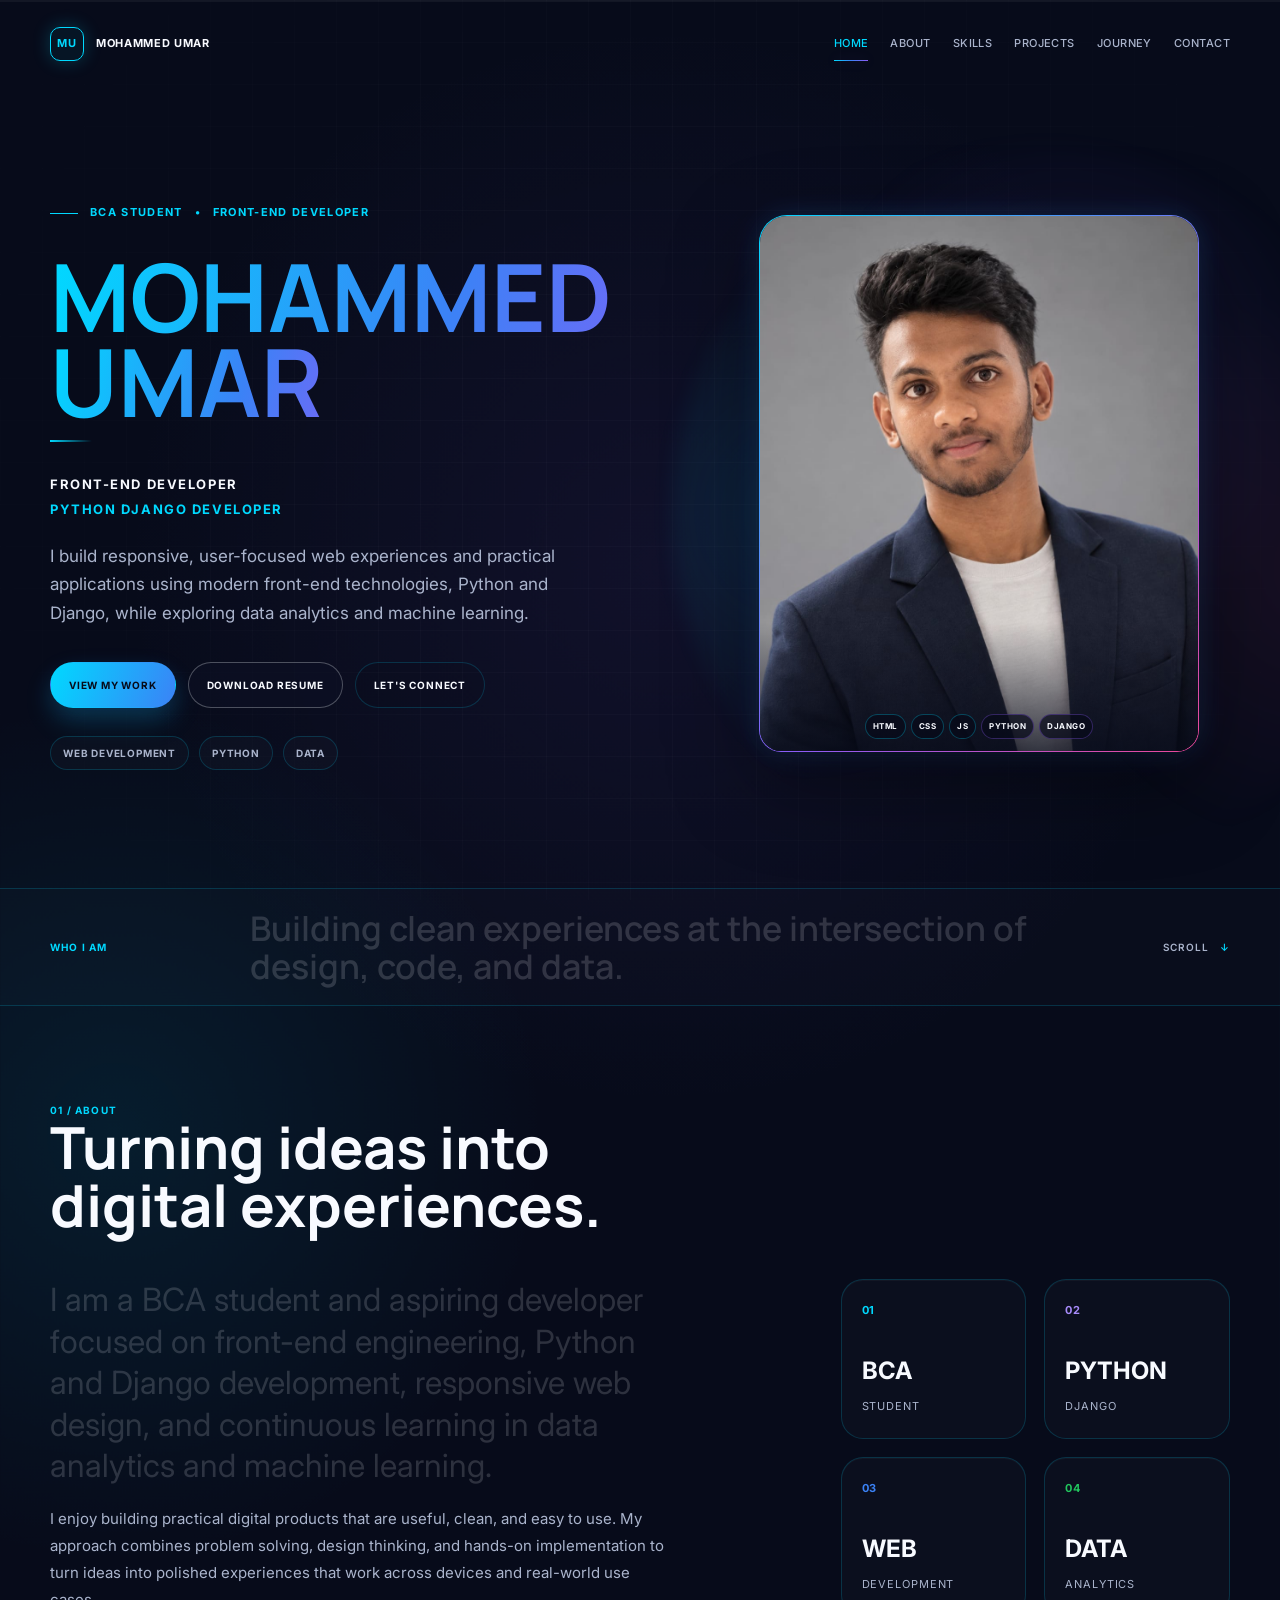
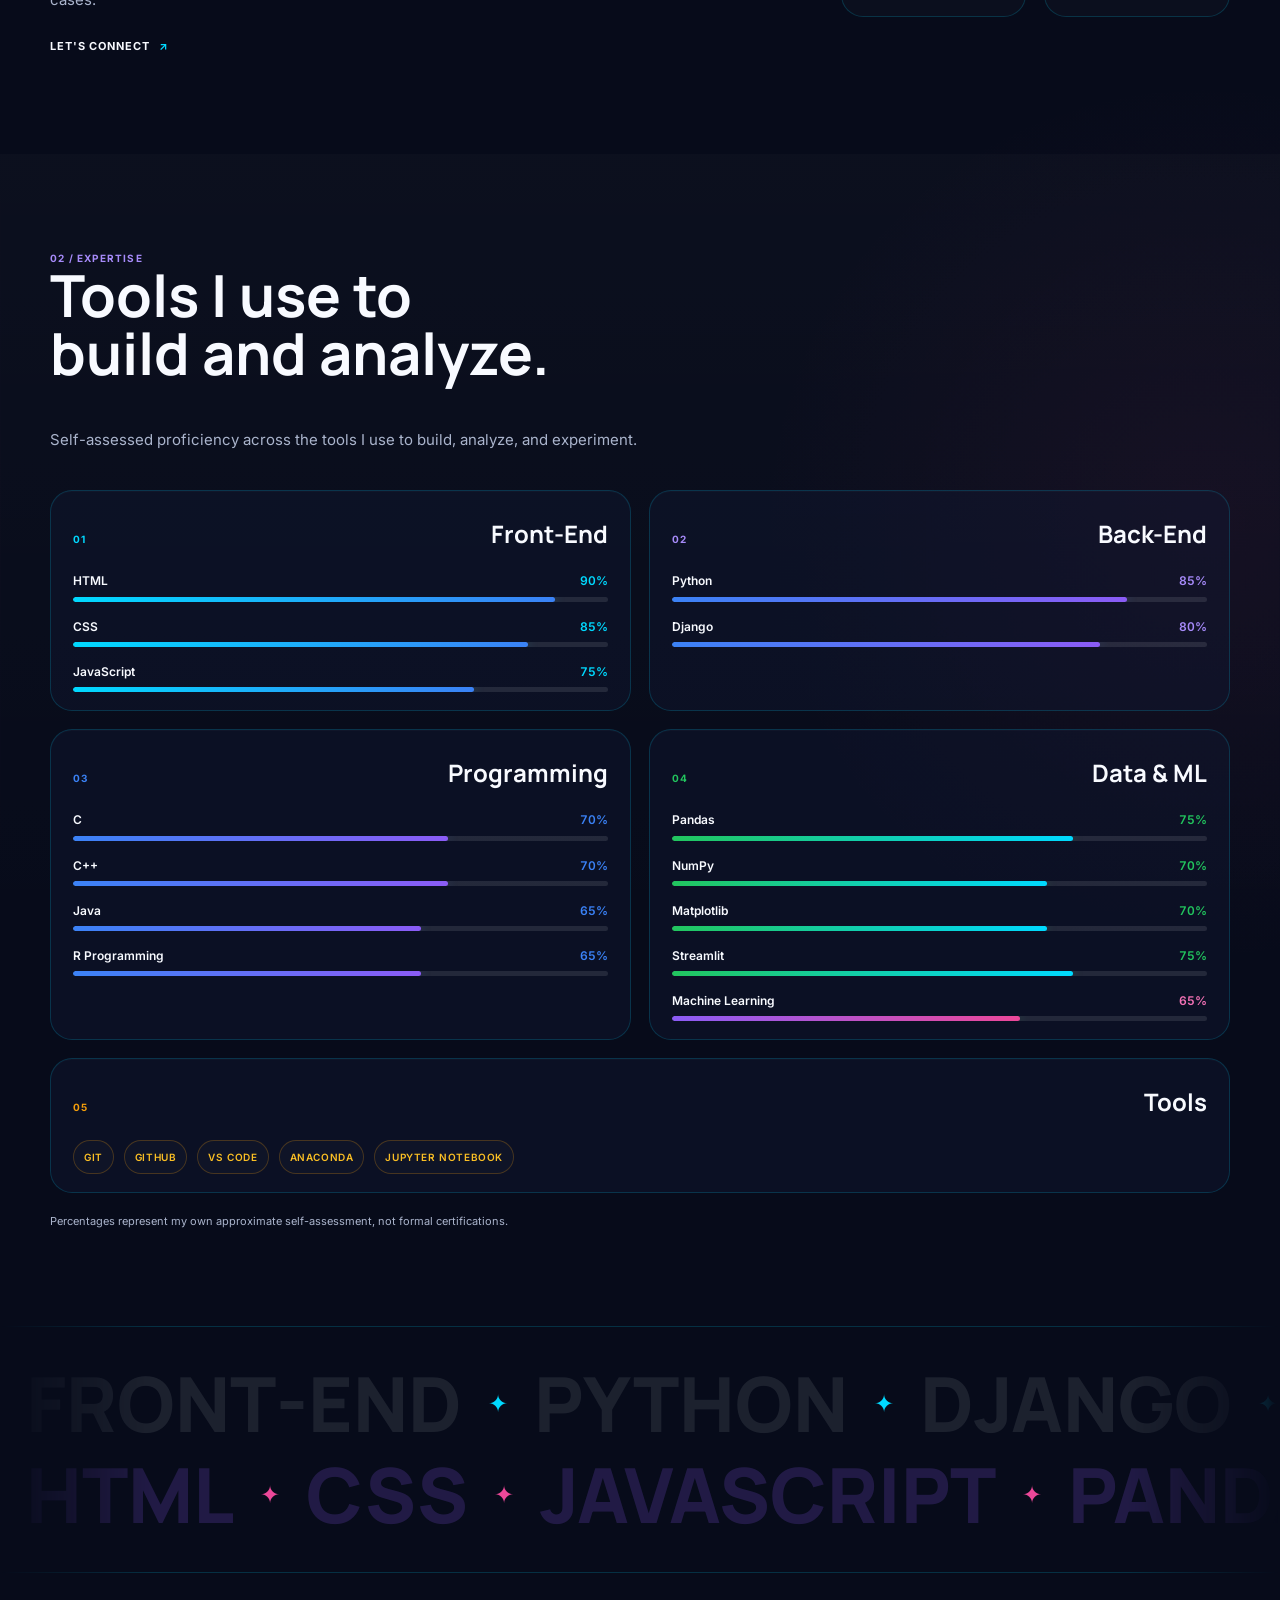
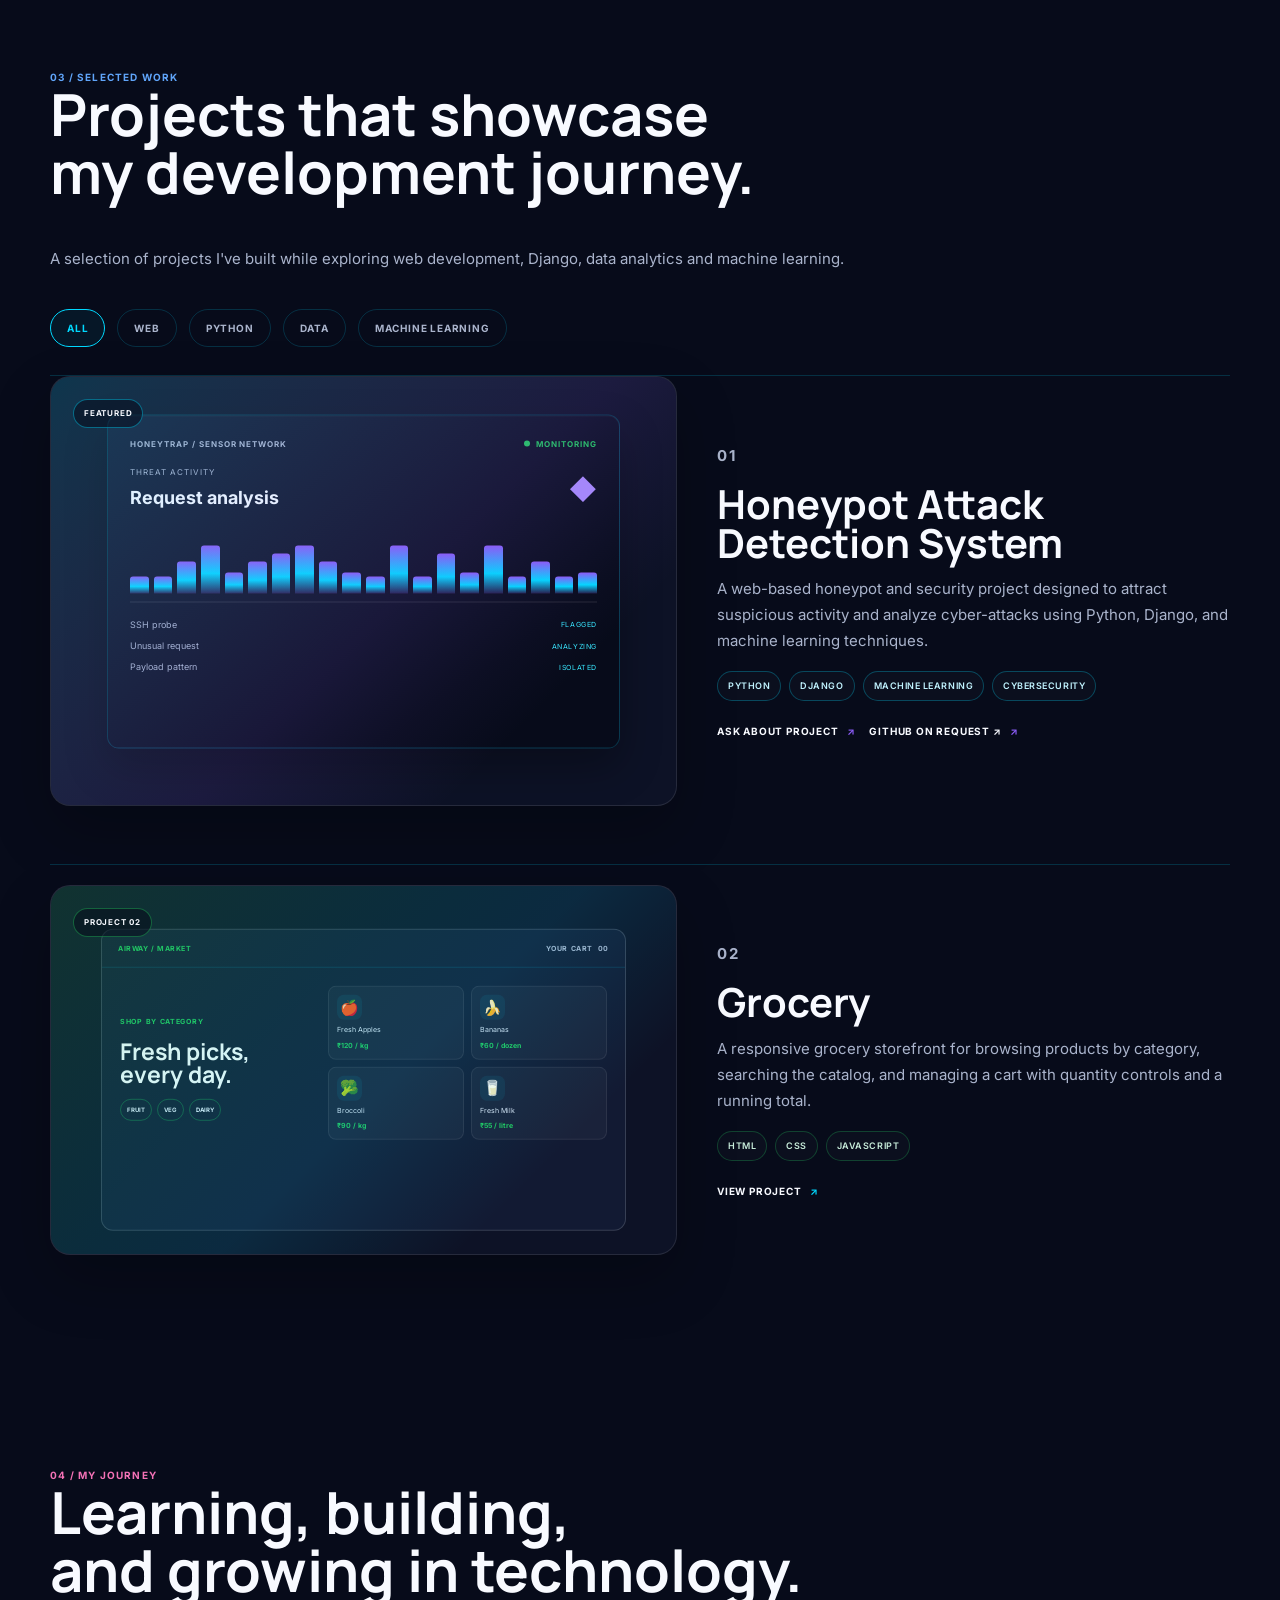
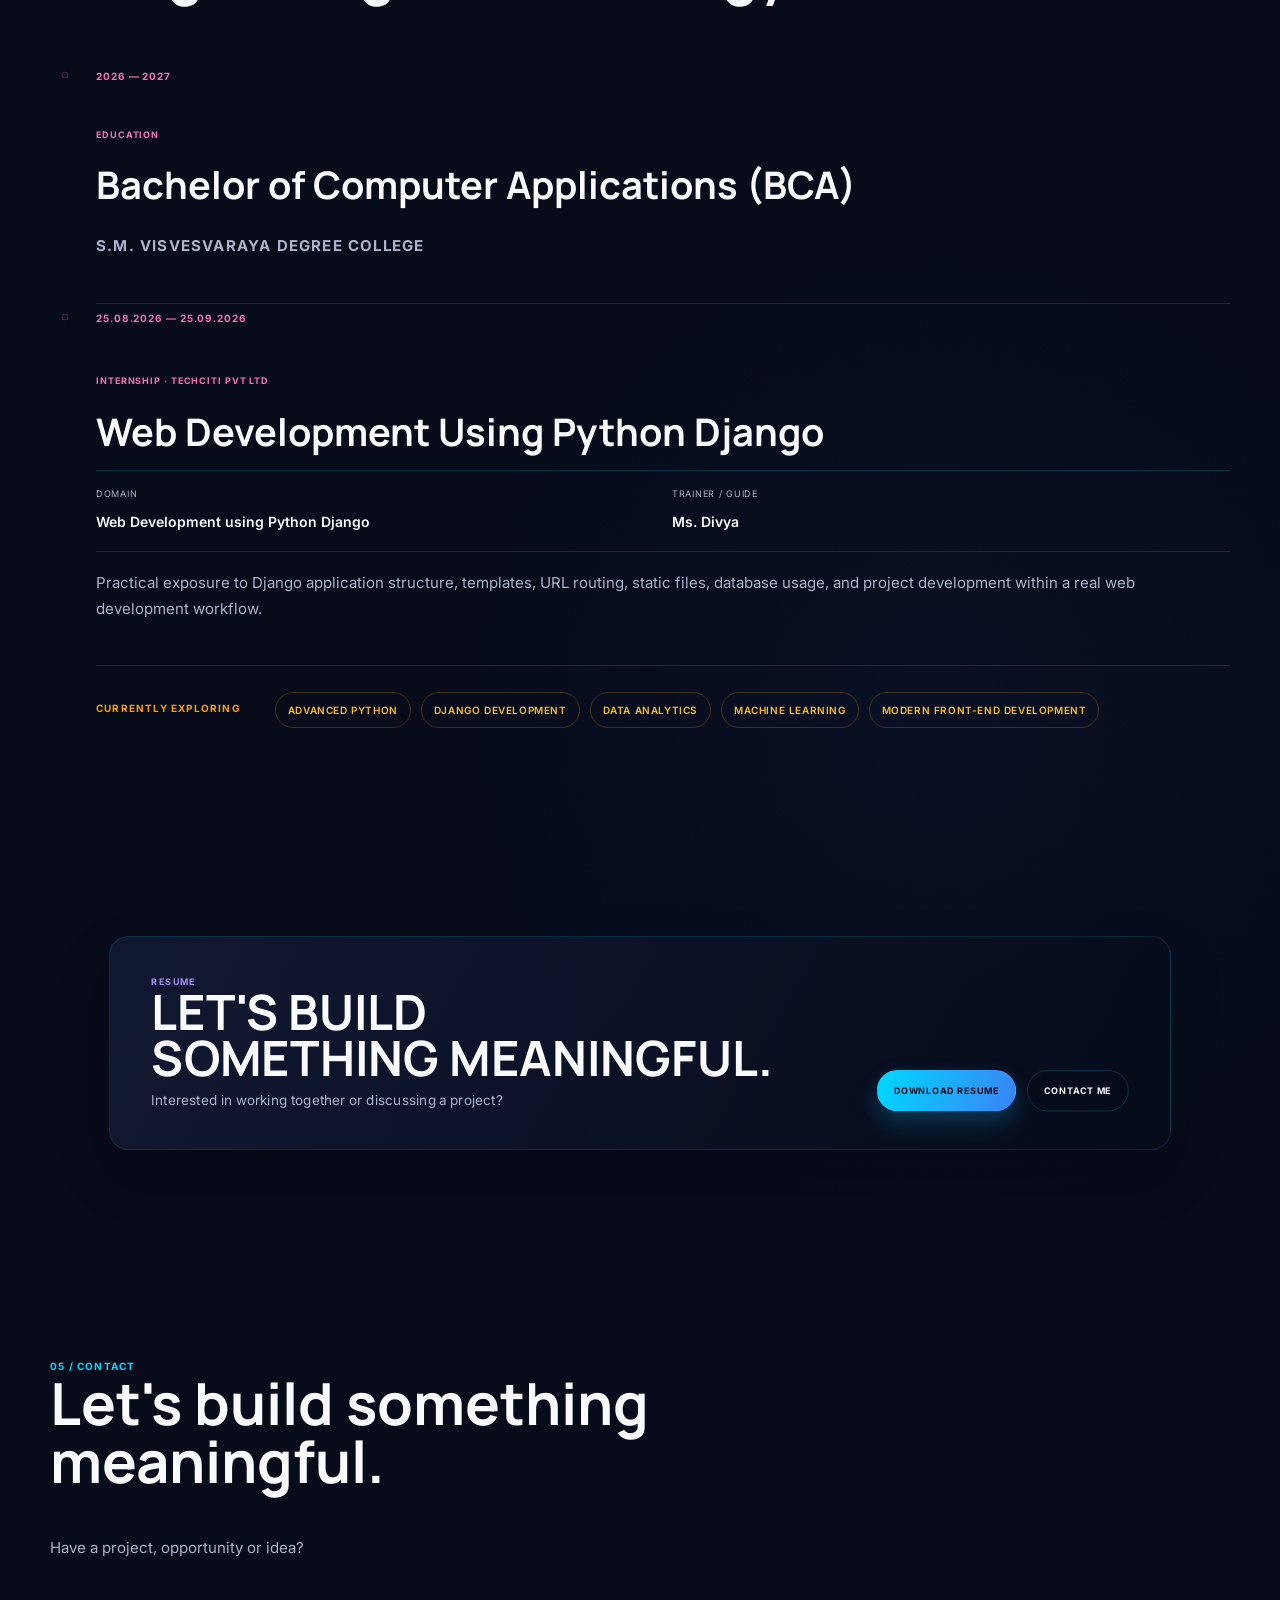
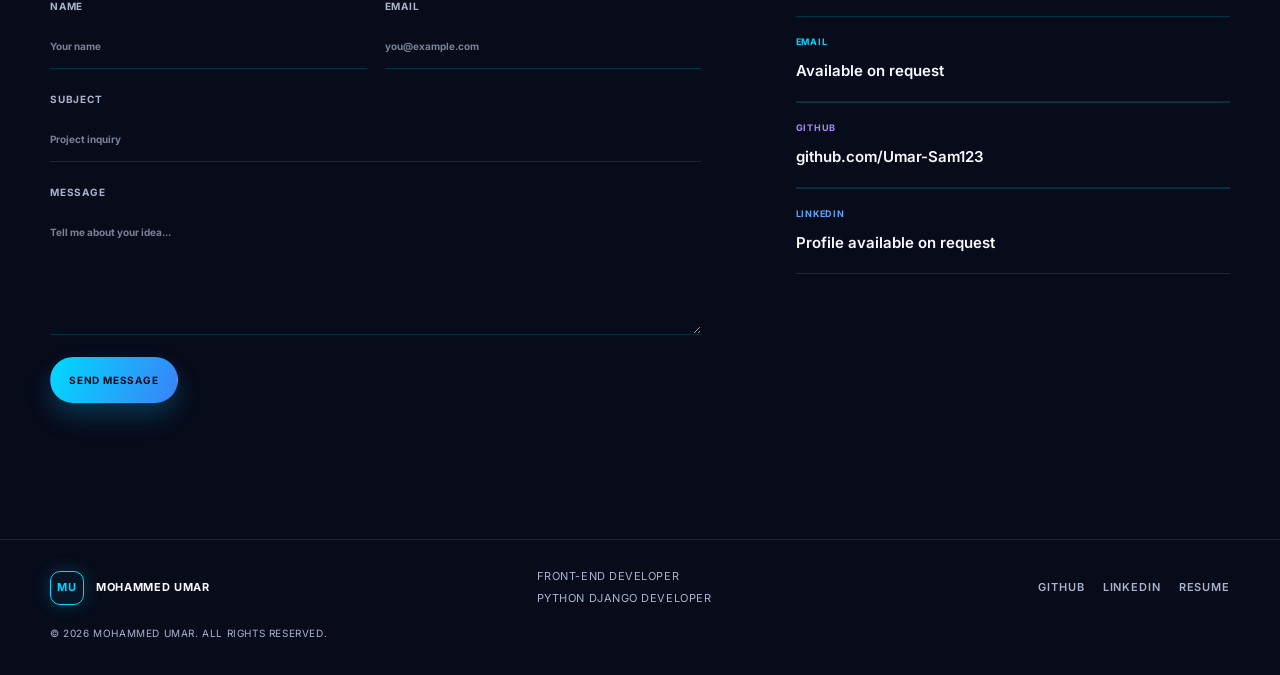
==== commit 55e6dddb: "Add Honeypot project GitHub link" ====
--- a/index.html
+++ b/index.html
@@ -1,4 +1,4 @@
-﻿<!DOCTYPE html>
+<!DOCTYPE html>
 <html lang="en">
   <head>
     <meta charset="UTF-8" />
@@ -62,29 +62,29 @@
     <main>
       <section class="hero container" id="home" aria-labelledby="hero-title">
         <div class="hero-copy reveal">
-          <p class="eyebrow"><span class="eyebrow-line"></span> BCA Student <span aria-hidden="true">•</span> Front-End Developer</p>
-<h1 id="hero-title" class="text-reveal">
-  <span id="name-line-1"></span>
-  <span id="name-line-2"></span>
-</h1>
-
-          <p class="hero-role">
+          <p class="eyebrow hero-seq" style="--seq: 0"><span class="eyebrow-line"></span> BCA Student <span aria-hidden="true">•</span> Front-End Developer</p>
+          <h1 id="hero-title" aria-label="Mohammed Umar">
+            <span class="hero-name-line" aria-hidden="true">MOHAMMED</span>
+            <span class="hero-name-line" aria-hidden="true">UMAR</span>
+          </h1>
+
+          <p class="hero-role hero-seq" style="--seq: 1">
             FRONT-END DEVELOPER<br />
             <span>PYTHON DJANGO DEVELOPER</span>
           </p>
 
-          <p class="hero-lede">
+          <p class="hero-lede hero-seq" style="--seq: 2">
             I build responsive, user-focused web experiences and practical applications using modern
             front-end technologies, Python and Django, while exploring data analytics and machine learning.
           </p>
 
-          <div class="hero-actions">
+          <div class="hero-actions hero-seq" style="--seq: 3">
             <a class="button button-primary" href="#projects">View My Work</a>
             <a class="button button-secondary" href="assets/Mohammed-Umar-Resume.pdf" target="_blank" rel="noopener">Download Resume</a>
             <a class="button button-ghost" href="#contact">Let's Connect</a>
           </div>
 
-          <div class="hero-badges" aria-label="Core focus areas">
+          <div class="hero-badges hero-seq" style="--seq: 4" aria-label="Core focus areas">
             <span>WEB DEVELOPMENT</span>
             <span>PYTHON</span>
             <span>DATA</span>
@@ -238,6 +238,26 @@
         </div>
       </section>
 
+      <div class="marquee" aria-hidden="true">
+        <div class="marquee-row">
+          <span>Front-End</span><i>&#10022;</i>
+          <span>Python</span><i>&#10022;</i>
+          <span>Django</span><i>&#10022;</i>
+          <span>Data Analytics</span><i>&#10022;</i>
+          <span>Machine Learning</span><i>&#10022;</i>
+          <span>Responsive Design</span><i>&#10022;</i>
+        </div>
+        <div class="marquee-row marquee-row-alt">
+          <span>HTML</span><i>&#10022;</i>
+          <span>CSS</span><i>&#10022;</i>
+          <span>JavaScript</span><i>&#10022;</i>
+          <span>Pandas</span><i>&#10022;</i>
+          <span>NumPy</span><i>&#10022;</i>
+          <span>Streamlit</span><i>&#10022;</i>
+          <span>Git</span><i>&#10022;</i>
+        </div>
+      </div>
+
       <section class="projects section container" id="projects" aria-labelledby="projects-title">
         <div class="section-heading reveal">
           <p class="section-kicker">03 / SELECTED WORK</p>
@@ -281,40 +301,16 @@
               </div>
               <div class="project-links">
                 <a href="#contact">Ask about project <span>↗</span></a>
-                <a href="#contact">GitHub on request <span>↗</span></a>
-              </div>
-            </div>
-          </article>
-
-          <article class="project-card reveal" data-category="data python">
-            <div class="project-visual visual-student" aria-label="Student performance dashboard visual mockup">
-              <span class="project-tag">PROJECT 02</span>
-              <img src="assets/student-demo.svg" alt="Student performance analysis dashboard preview" />
-              <a class="project-overlay" href="#contact">VIEW PROJECT <span aria-hidden="true">&#8599;</span></a>
-            </div>
-
-            <div class="project-copy">
-              <p class="project-number">02</p>
-              <h3>Student Performance Analysis</h3>
-              <p>
-                An interactive dashboard for exploring academic performance trends and presenting meaningful insights through data visualization.
-              </p>
-              <div class="chip-list">
-                <span>Python</span>
-                <span>Pandas</span>
-                <span>Data Analysis</span>
-                <span>Streamlit</span>
-              </div>
-              <div class="project-links">
-                <a href="#contact">Ask about project <span>↗</span></a>
-                <a href="https://github.com/Umar-Sam123/Student-Performance-Analysis" target="_blank" rel="noopener noreferrer">GitHub / Source Code <span>↗</span></a>
+               <a href="https://github.com/Umar-Sam123/HONEYPOT-DETECTION-" target="_blank">
+    GITHUB ON REQUEST ↗
+ <span>↗</span></a>
               </div>
             </div>
           </article>
 
           <article class="project-card reveal" data-category="web">
             <div class="project-visual visual-grocery" aria-label="Grocery storefront visual preview">
-              <span class="project-tag">PROJECT 03</span>
+              <span class="project-tag">PROJECT 02</span>
               <div class="grocery-preview" role="img" aria-label="Illustrative grocery storefront with product categories and prices">
                 <div class="grocery-preview-bar"><span class="grocery-preview-brand">AIRWAY / MARKET</span><span>YOUR CART&nbsp; 00</span></div>
                 <div class="grocery-preview-body">
@@ -335,7 +331,7 @@
             </div>
 
             <div class="project-copy">
-              <p class="project-number">03</p>
+              <p class="project-number">02</p>
               <h3>Grocery</h3>
               <p>
                 A responsive grocery storefront for browsing products by category, searching the catalog, and managing a cart with quantity controls and a running total.
@@ -425,7 +421,7 @@
             <div class="form-row">
               <label>
                 Name
-                <input type="text" name="name" placeholder="Your name" required />
+                <input type="text" name="name" placeholder="Your name" minlength="8" required />
               </label>
               <label>
                 Email
@@ -435,12 +431,12 @@
 
             <label>
               Subject
-              <input type="text" name="subject" placeholder="Project inquiry" required />
+              <input type="text" name="subject" placeholder="Project inquiry" minlength="15" required />
             </label>
 
             <label>
               Message
-              <textarea name="message" rows="6" placeholder="Tell me about your idea..." required></textarea>
+              <textarea name="message" rows="6" placeholder="Tell me about your idea..." maxlength="200" required></textarea>
             </label>
 
             <button class="button button-primary" type="submit">Send Message</button>
@@ -453,9 +449,9 @@
                 <span>Email</span>
                 <strong>Available on request</strong>
               </a>
-              <a href="#contact">
+              <a href="https://github.com/Umar-Sam123" target="_blank" rel="noopener noreferrer">
                 <span>GitHub</span>
-                <strong>Profile available on requo
+                <strong>github.com/Umar-Sam123</strong>
               </a>
               <a href="#contact">
                 <span>LinkedIn</span>
@@ -480,7 +476,7 @@
         </div>
 
         <div class="footer-links">
-          <a href="#contact">GitHub</a>
+          <a href="https://github.com/Umar-Sam123" target="_blank" rel="noopener noreferrer">GitHub</a>
           <a href="#contact">LinkedIn</a>
           <a href="assets/Mohammed-Umar-Resume.pdf" target="_blank" rel="noopener">Resume</a>
         </div>
--- a/styles.css
+++ b/styles.css
@@ -160,7 +160,8 @@
   font-weight: 700;
   letter-spacing: 0.08em;
   text-transform: uppercase;
-  transition: transform 220ms ease, border-color 220ms ease, background 220ms ease, box-shadow 220ms ease, color 220ms ease;
+  translate: var(--magnet, 0px 0px);
+  transition: transform 220ms ease, translate 300ms cubic-bezier(0.2, 0.7, 0.2, 1), border-color 220ms ease, background 220ms ease, box-shadow 220ms ease, color 220ms ease;
 }
 
 .button:hover { transform: translateY(-2px); }
@@ -250,13 +251,19 @@
   background: linear-gradient(90deg, var(--cyan), transparent);
   transform: scaleX(0.6);
   transform-origin: left;
-  transition: transform 420ms ease 500ms;
-}
-
-.hero-copy.is-visible .hero h1::after { transform: scaleX(1); }
+  transition: transform 700ms cubic-bezier(0.19, 1, 0.22, 1) calc(var(--letter-count, 12) * 50ms + 300ms);
+}
+
+.has-js .hero-copy:not(.is-visible) h1::after { transform: scaleX(0); }
+.hero-copy.is-visible h1::after { transform: scaleX(1); }
 
 .hero-name-line {
   display: block;
+  width: fit-content;
+  white-space: nowrap;
+}
+
+.hero-name-line:not(.is-split) {
   background: linear-gradient(105deg, var(--cyan), var(--blue), var(--purple));
   background-size: 180% 100%;
   -webkit-background-clip: text;
@@ -265,7 +272,26 @@
   animation: title-gradient 14s ease-in-out infinite alternate;
 }
 
-.hero-letter { display: inline-block; }
+.hero-name-line.is-split { animation: hero-shimmer 9s ease-in-out infinite alternate; }
+
+.hero-char {
+  display: inline-block;
+  overflow: hidden;
+  vertical-align: top;
+  padding: 0.1em 0 0.12em;
+  margin: -0.1em 0 -0.12em;
+}
+
+.hero-letter {
+  display: inline-block;
+  background: linear-gradient(105deg, var(--cyan), var(--blue) 40%, var(--purple) 70%, var(--pink));
+  background-size: calc(var(--line-w, 6em) * 1.8) 100%;
+  background-position: calc(var(--x, 0px) * -1 - var(--line-w, 6em) * 0.8 * var(--hero-shift, 0)) 0;
+  -webkit-background-clip: text;
+  background-clip: text;
+  color: transparent;
+  transform-origin: left bottom;
+}
 
 .hero-role {
   margin-bottom: 20px;
@@ -375,7 +401,8 @@
 .photo-card {
   position: relative;
   width: min(100%, 440px);
-  transform: translateY(var(--scroll-offset, 0px));
+  transform: translateY(var(--scroll-offset, 0px)) perspective(1000px) rotateX(var(--tilt-x, 0deg)) rotateY(var(--tilt-y, 0deg));
+  transition: transform 500ms cubic-bezier(0.2, 0.7, 0.2, 1);
 }
 
 .portrait-frame {
@@ -560,7 +587,8 @@
   padding: 22px 20px;
   border: 1px solid var(--line);
   border-radius: var(--radius);
-  background: rgba(255,255,255,0.02);
+  background-color: rgba(255,255,255,0.02);
+  background-image: radial-gradient(260px circle at var(--mx, -400px) var(--my, -400px), rgba(0, 217, 255, 0.1), transparent 70%);
   box-shadow: inset 0 1px 0 rgba(255,255,255,0.03);
   transition: transform 220ms ease, border-color 220ms ease, box-shadow 220ms ease;
 }
@@ -620,7 +648,8 @@
   padding: 24px 22px 18px;
   border: 1px solid var(--line);
   border-radius: var(--radius);
-  background: rgba(18, 26, 51, 0.42);
+  background-color: rgba(18, 26, 51, 0.42);
+  background-image: radial-gradient(380px circle at var(--mx, -500px) var(--my, -500px), color-mix(in srgb, var(--skill-start, var(--cyan)) 11%, transparent), transparent 70%);
   box-shadow: inset 0 1px 0 rgba(255,255,255,0.02);
   transition: transform 220ms ease, border-color 220ms ease, box-shadow 220ms ease, background 220ms ease;
 }
@@ -629,7 +658,7 @@
   transform: translateY(-6px);
   border-color: color-mix(in srgb, var(--skill-start) 56%, transparent);
   box-shadow: 0 22px 42px rgba(0,0,0,0.18), 0 0 24px color-mix(in srgb, var(--skill-start) 15%, transparent);
-  background: rgba(18, 26, 51, 0.8);
+  background-color: rgba(18, 26, 51, 0.8);
 }
 
 .skill-card-wide { grid-column: 1 / -1; }
@@ -806,11 +835,11 @@
 .project-card.featured .project-visual { min-height: 430px; }
 
 .project-card:nth-child(1) { --project-start: var(--cyan); --project-end: var(--purple); }
-.project-card:nth-child(2) { --project-start: var(--blue); --project-end: var(--green); }
-.project-card:nth-child(3) { --project-start: var(--green); --project-end: var(--cyan); }
+.project-card[data-category="web"] { --project-start: var(--green); --project-end: var(--cyan); }
 .project-card:nth-child(4) { --project-start: var(--purple); --project-end: var(--pink); }
 
 .project-card:nth-child(even) .project-visual { order: 2; }
+.project-card[data-category="web"] .project-visual { order: 0; }
 
 .project-visual {
   position: relative;
@@ -838,9 +867,10 @@
 
 .project-visual > img {
   position: absolute;
-  inset: 0;
+  inset: -30px 0;
   width: 100%;
-  height: 100%;
+  height: calc(100% + 60px);
+  translate: 0 var(--parallax, 0px);
   object-fit: cover;
   transition: transform 500ms ease;
 }
@@ -1201,12 +1231,10 @@
   left: 12px;
   width: 1px;
   background: linear-gradient(180deg, rgba(236, 72, 153, 0.72), rgba(139, 92, 246, 0.12));
-  transform: scaleY(0);
   transform-origin: top;
-  transition: transform 900ms ease 180ms;
-}
-
-.timeline.is-visible .timeline-line { transform: scaleY(1); }
+}
+
+.has-js .timeline-line { transform: scaleY(var(--timeline-progress, 0)); }
 
 .timeline-item {
   position: relative;
@@ -1224,7 +1252,16 @@
   border-radius: 50%;
   background: var(--pink);
   box-shadow: 0 0 18px rgba(236, 72, 153, 0.36);
-}
+  transition: background 400ms ease, box-shadow 400ms ease, scale 400ms cubic-bezier(0.2, 0.7, 0.2, 1);
+}
+
+.has-js .timeline-item:not(.is-active)::before {
+  background: var(--bg-soft);
+  box-shadow: inset 0 0 0 1px rgba(236, 72, 153, 0.5);
+  scale: 0.7;
+}
+
+.has-js .timeline-item.is-active::before { scale: 1.2; }
 
 .timeline-date {
   display: inline-block;
@@ -1339,8 +1376,11 @@
   padding: 42px 46px;
   border: 1px solid var(--line);
   border-radius: var(--radius);
-  background: linear-gradient(120deg, rgba(18,26,51,0.92), rgba(7,11,26,0.9));
+  background:
+    radial-gradient(520px circle at var(--mx, -600px) var(--my, -600px), rgba(139, 92, 246, 0.14), transparent 70%),
+    linear-gradient(120deg, rgba(18,26,51,0.92), rgba(7,11,26,0.9));
   box-shadow: 0 28px 60px rgba(0,0,0,0.18);
+  scale: var(--cta-scale, 1);
 }
 
 .resume-inner h2 {
@@ -1522,33 +1562,161 @@
 
 .has-js .reveal {
   opacity: 0;
-  transform: translateY(18px);
-  transition: opacity 540ms ease, transform 540ms ease;
-}
-
-.has-js .hero-copy.reveal { transform: translateX(-16px); }
-.has-js .hero-visual.reveal { transform: translateX(16px); }
-.has-js .hero-copy:not(.is-visible) .hero-letter { opacity: 0; transform: translateY(0.32em) rotateX(-50deg); }
-.has-js .hero-copy.is-visible .hero-letter {
-  animation: hero-letter-reveal 460ms cubic-bezier(0.2, 0.75, 0.25, 1) both;
-  animation-delay: calc(var(--letter-index) * 58ms);
-}
-.has-js .hero-copy.reveal.is-visible,
-.has-js .hero-visual.reveal.is-visible { transform: translateX(0); }
+  transform: translateY(24px);
+  filter: blur(3px);
+  transition: opacity 640ms ease var(--reveal-delay, 0ms), transform 640ms cubic-bezier(0.2, 0.7, 0.2, 1) var(--reveal-delay, 0ms), filter 640ms ease var(--reveal-delay, 0ms);
+}
+
+.has-js .hero-visual.reveal { transform: translateX(24px) scale(0.96); transition-delay: 350ms; }
+.has-js .hero-visual.reveal.is-visible { transform: none; }
 .has-js .reveal-delay { transition-delay: 100ms; }
 
 .has-js .reveal.is-visible {
   opacity: 1;
   transform: translateY(0);
-}
-
-.project-card:nth-child(2) { transition-delay: 70ms; }
-.project-card:nth-child(3) { transition-delay: 140ms; }
+  filter: blur(0);
+}
+
+.project-card:nth-child(2) { transition-delay: 140ms; }
 .project-card:nth-child(4) { transition-delay: 210ms; }
 .has-js .project-card.reveal.is-visible:hover {
   transform: translateY(-4px);
   border-color: color-mix(in srgb, var(--project-start) 62%, transparent);
 }
+
+/* ---------- Hero entrance ---------- */
+
+.has-js .hero-copy.reveal {
+  opacity: var(--hero-exit-o, 1);
+  transform: none;
+  filter: none;
+  translate: 0 var(--hero-exit-y, 0px);
+  transition: none;
+}
+
+.has-js .hero-copy:not(.is-visible) .hero-letter,
+.has-js .hero-copy:not(.is-visible) .hero-seq { opacity: 0; }
+
+.has-js .hero-copy.is-visible .hero-letter {
+  animation: hero-letter-rise 1000ms cubic-bezier(0.19, 1, 0.22, 1) both;
+  animation-delay: calc(250ms + var(--letter-index) * 50ms);
+}
+
+.has-js .hero-copy.is-visible .hero-seq {
+  animation: hero-fade-up 800ms cubic-bezier(0.2, 0.7, 0.2, 1) both;
+  animation-delay: calc(var(--letter-count, 12) * 50ms + 450ms + (var(--seq) - 1) * 110ms);
+}
+
+.has-js .hero-copy.is-visible .eyebrow.hero-seq { animation-delay: 80ms; }
+
+.has-js .eyebrow-line { transform-origin: left; }
+.has-js .hero-copy:not(.is-visible) .eyebrow-line { transform: scaleX(0); }
+.has-js .hero-copy.is-visible .eyebrow-line { transform: scaleX(1); transition: transform 800ms cubic-bezier(0.19, 1, 0.22, 1) 200ms; }
+
+.scroll-cue span { display: inline-block; animation: cue-bounce 1.8s ease-in-out infinite; }
+
+/* ---------- Heading word reveal ---------- */
+
+.has-js .section-heading.reveal { transform: none; filter: none; }
+
+.split-word {
+  display: inline-block;
+  overflow: hidden;
+  vertical-align: top;
+  padding-bottom: 0.14em;
+  margin-bottom: -0.14em;
+}
+
+.split-word > span { display: inline-block; }
+
+.has-js .split-word > span {
+  transform: translateY(110%);
+  transition: transform 1000ms cubic-bezier(0.19, 1, 0.22, 1) calc(120ms + var(--word-index) * 70ms);
+}
+
+.has-js .is-visible .split-word > span { transform: none; }
+
+/* ---------- Scroll-scrubbed statements ---------- */
+
+.has-js .scrub-word {
+  color: rgba(248, 250, 255, 0.16);
+  transition: color 450ms ease;
+}
+
+.has-js .scrub-word.is-lit { color: var(--ink); }
+
+/* ---------- Staggered groups ---------- */
+
+.has-js .reveal:not(.is-visible).stagger > *,
+.has-js .reveal:not(.is-visible) .stagger > * { opacity: 0; }
+
+.has-js .reveal.is-visible.stagger > *,
+.has-js .reveal.is-visible .stagger > * {
+  animation: rise-in 700ms cubic-bezier(0.2, 0.7, 0.2, 1) backwards;
+  animation-delay: calc(200ms + var(--i, 0) * 80ms);
+}
+
+/* ---------- Project unveil + parallax ---------- */
+
+.has-js .project-card.reveal:not(.is-visible) .project-visual { clip-path: inset(14% 12% round 20px); }
+
+.has-js .project-card.reveal.is-visible .project-visual {
+  animation: visual-unveil 1200ms cubic-bezier(0.19, 1, 0.22, 1) 150ms backwards;
+}
+
+.security-preview,
+.grocery-preview { translate: 0 var(--parallax, 0px); }
+
+/* ---------- Marquee ---------- */
+
+.marquee {
+  overflow: hidden;
+  padding: 34px 0;
+  border-top: 1px solid var(--line);
+  border-bottom: 1px solid var(--line);
+  mask-image: linear-gradient(90deg, transparent, #000 12%, #000 88%, transparent);
+}
+
+.marquee-row {
+  display: flex;
+  align-items: center;
+  width: max-content;
+  animation: marquee 42s linear infinite;
+}
+
+.marquee-row-alt {
+  margin-top: 6px;
+  animation-direction: reverse;
+  animation-duration: 36s;
+}
+
+.marquee:hover .marquee-row { animation-play-state: paused; }
+
+.marquee-row span {
+  padding: 0 26px;
+  font-family: 'Manrope', sans-serif;
+  font-size: clamp(34px, 6vw, 76px);
+  font-weight: 800;
+  line-height: 1.12;
+  text-transform: uppercase;
+  white-space: nowrap;
+  color: rgba(248, 250, 255, 0.09);
+  transition: color 300ms ease;
+}
+
+.marquee-row-alt span { color: rgba(139, 92, 246, 0.2); }
+
+.marquee-row span:hover { color: var(--cyan); }
+
+.marquee-row-alt span:hover { color: var(--purple-soft); }
+
+.marquee-row i {
+  color: var(--primary);
+  font-size: clamp(16px, 2vw, 24px);
+  font-style: normal;
+}
+
+.marquee-row-alt i { color: var(--pink); }
 
 .back-to-top {
   position: fixed;
@@ -1595,9 +1763,44 @@
   100% { background-position: 100% 50%; }
 }
 
-@keyframes hero-letter-reveal {
-  from { opacity: 0; transform: translateY(0.32em) rotateX(-50deg); }
-  to { opacity: 1; transform: translateY(0) rotateX(0); }
+@property --hero-shift {
+  syntax: '<number>';
+  inherits: true;
+  initial-value: 0;
+}
+
+@keyframes hero-shimmer {
+  to { --hero-shift: 1; }
+}
+
+@keyframes hero-letter-rise {
+  from { opacity: 0; transform: translateY(115%) rotate(10deg); filter: blur(8px); }
+  50% { opacity: 1; }
+  to { opacity: 1; transform: none; filter: blur(0); }
+}
+
+@keyframes hero-fade-up {
+  from { opacity: 0; transform: translateY(22px); filter: blur(4px); }
+  to { opacity: 1; transform: none; filter: blur(0); }
+}
+
+@keyframes rise-in {
+  from { opacity: 0; transform: translateY(18px) scale(0.97); }
+  to { opacity: 1; transform: none; }
+}
+
+@keyframes visual-unveil {
+  from { clip-path: inset(14% 12% round 20px); }
+  to { clip-path: inset(0 round 20px); }
+}
+
+@keyframes marquee {
+  to { transform: translateX(-50%); }
+}
+
+@keyframes cue-bounce {
+  0%, 100% { transform: translateY(0); }
+  50% { transform: translateY(5px); }
 }
 
 @media (max-width: 1200px) {
@@ -1734,6 +1937,7 @@
 
 @media (prefers-reduced-motion: reduce) {
   html { scroll-behavior: auto; }
+  .has-js .reveal { transition-delay: 0ms; }
   *, *::before, *::after {
     animation-duration: 0.01ms !important;
     animation-iteration-count: 1 !important;
